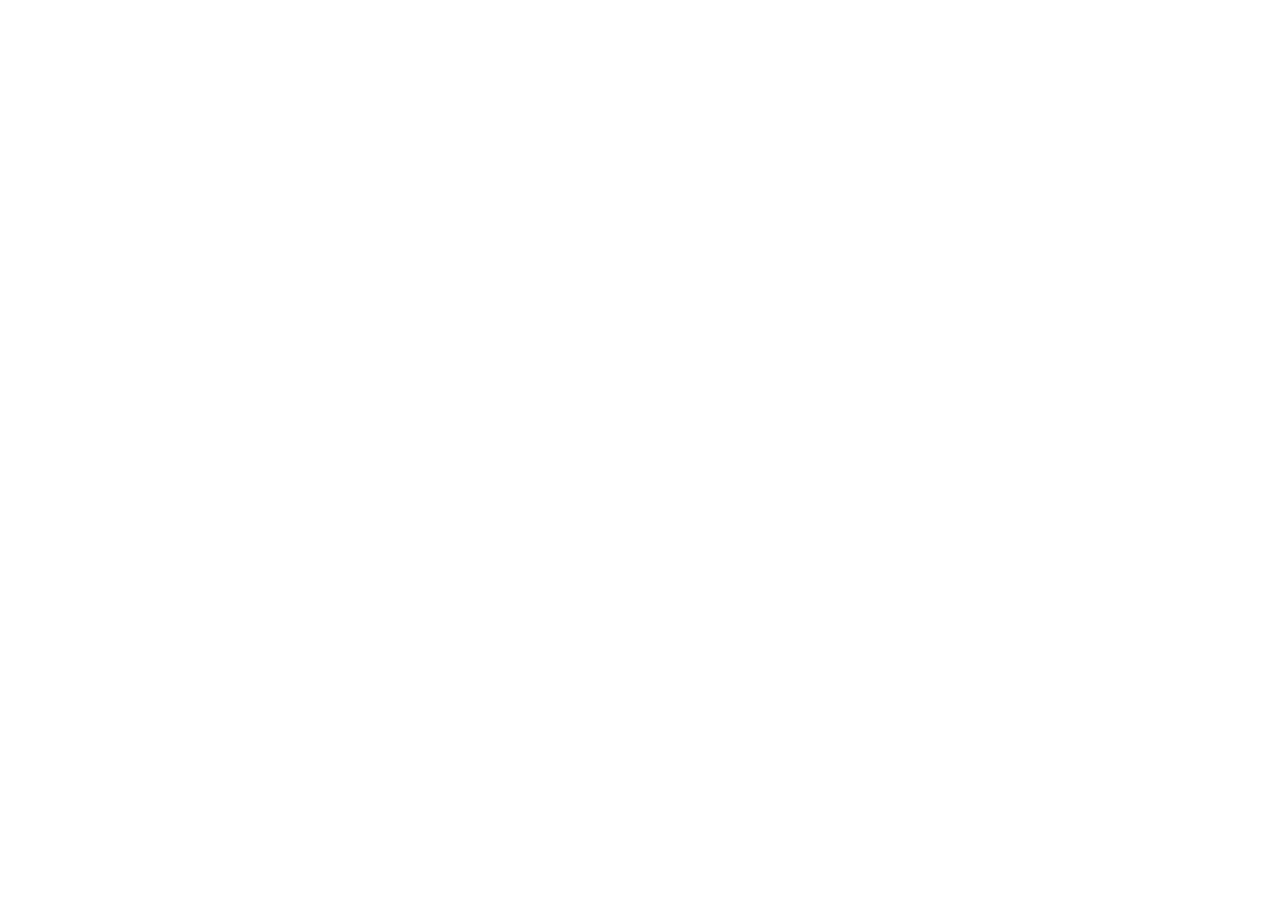
==== index.html @ 1a172b5d "Add complete project files and configuration" ====
<!doctype html>
<html lang="en">
  <head>
    <meta charset="UTF-8" />
    <meta name="viewport" content="width=device-width, initial-scale=1.0" />
    <title>Tsehaye Unique Pharmacy | Boutique Clinical Healthcare</title>
    <meta name="description" content="Experience boutique healthcare where clinical precision meets bespoke wellness. Curated pharmaceutical solutions tailored to your unique biological signature." />
    <meta property="og:title" content="Tsehaye Unique Pharmacy | Boutique Clinical Healthcare" />
    <meta property="og:description" content="Experience boutique healthcare where clinical precision meets bespoke wellness. Curated pharmaceutical solutions tailored to your unique biological signature." />
    <meta property="og:type" content="website" />
    <meta name="twitter:card" content="summary_large_image" />
    <link rel="preconnect" href="https://fonts.googleapis.com" />
    <link rel="preconnect" href="https://fonts.gstatic.com" crossorigin />
    <link href="https://fonts.googleapis.com/css2?family=Fraunces:ital,opsz,wght@0,9..144,400;0,9..144,500;0,9..144,600;0,9..144,700;1,9..144,500&family=IBM+Plex+Sans:wght@400;500;600;700&family=Outfit:wght@300;400;500;600;700;800&family=Playfair+Display:ital,wght@0,600;0,700;0,800;1,600&family=Plus+Jakarta+Sans:wght@400;500;600;700;800&family=JetBrains+Mono:wght@400;500;600&display=swap" rel="stylesheet" />
  </head>
  <body class="bg-slate-50 text-slate-900 antialiased selection:bg-sky-600 selection:text-white">
    <div id="root"></div>
    <script type="module" src="/src/main.tsx"></script>
  </body>
</html>
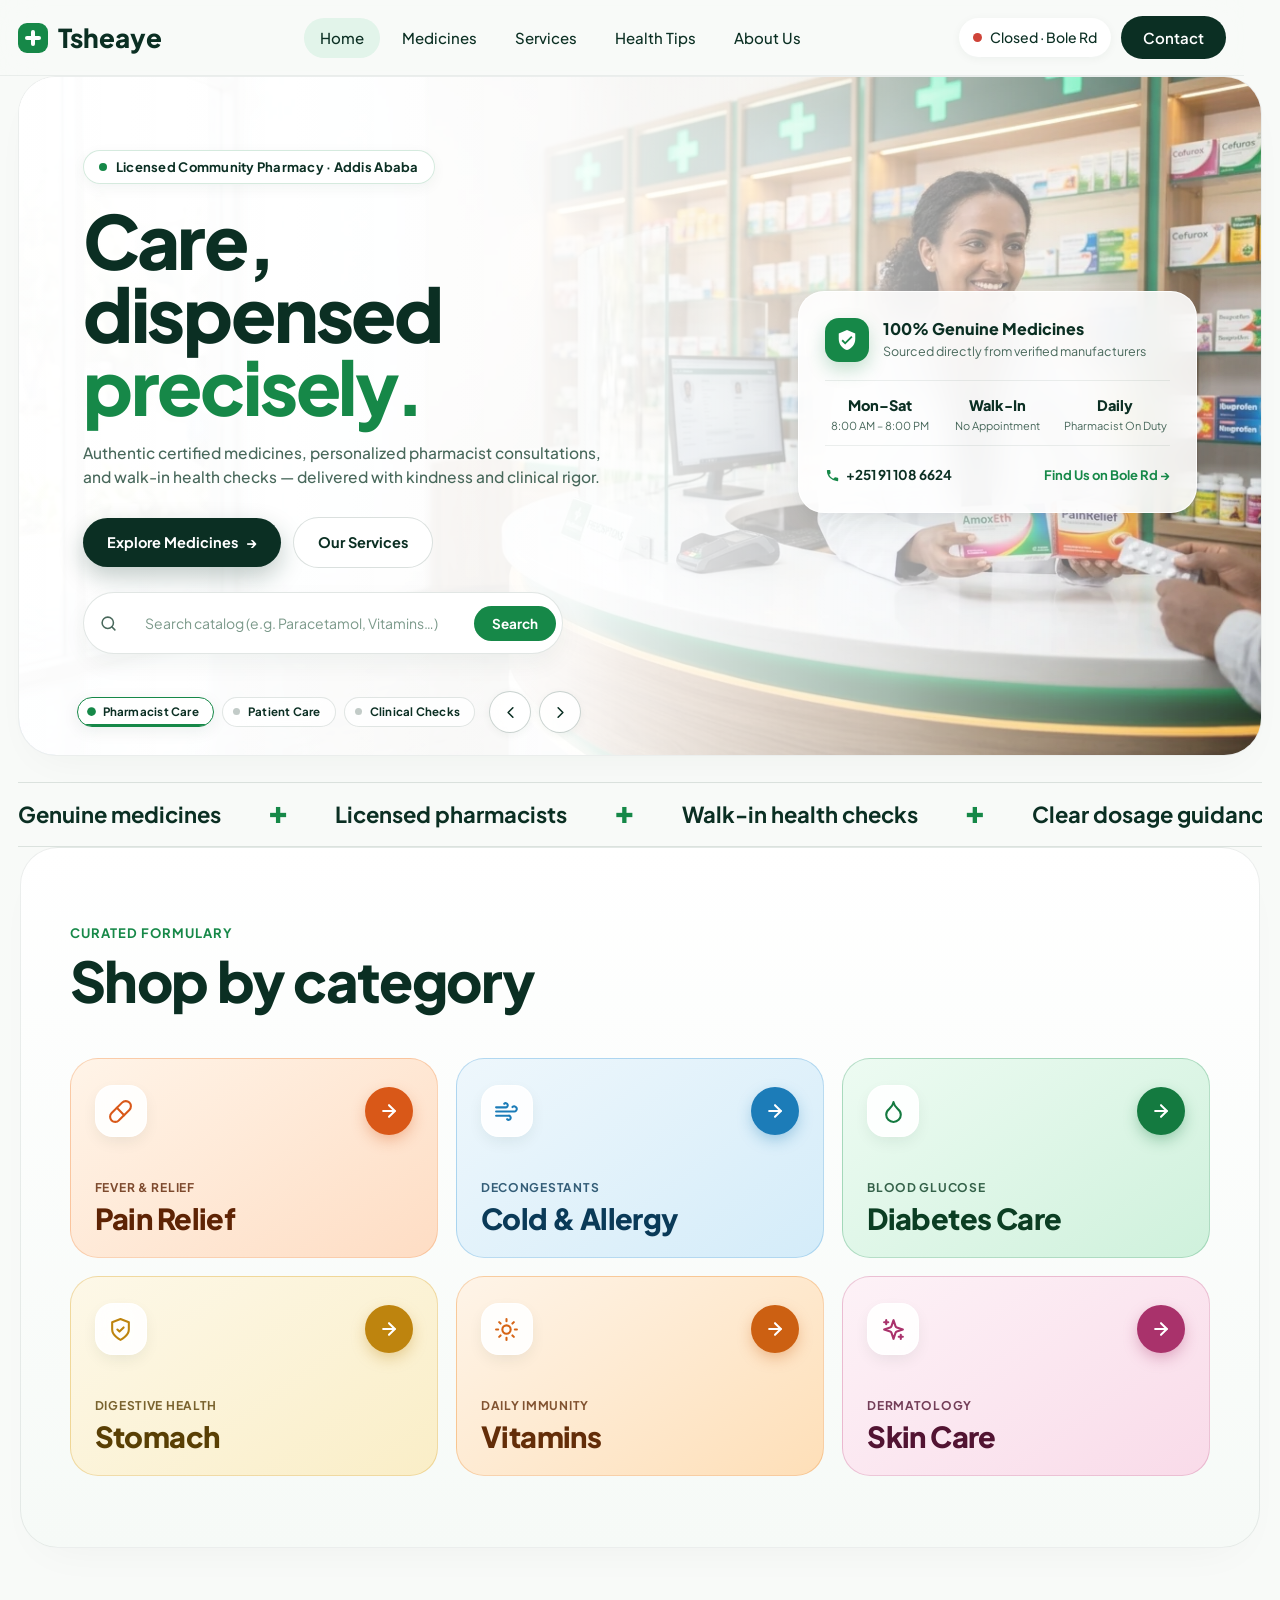
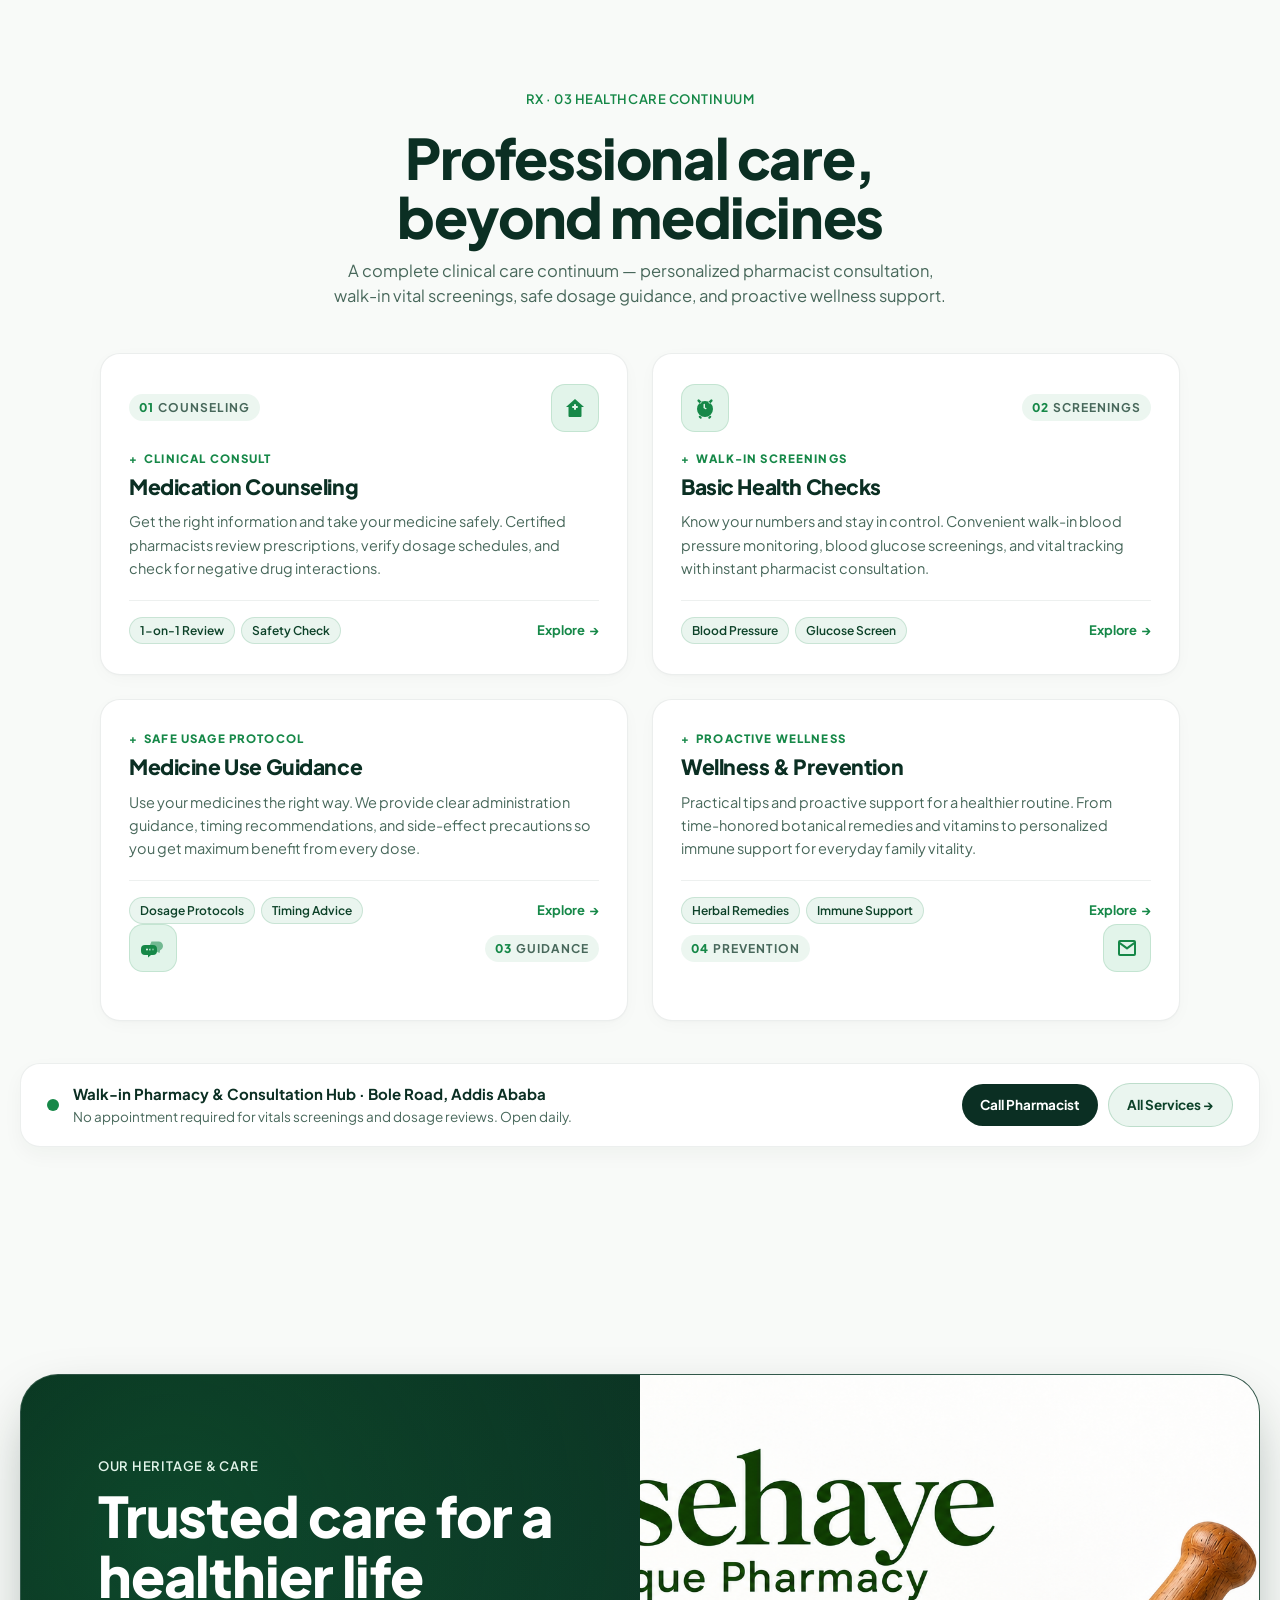
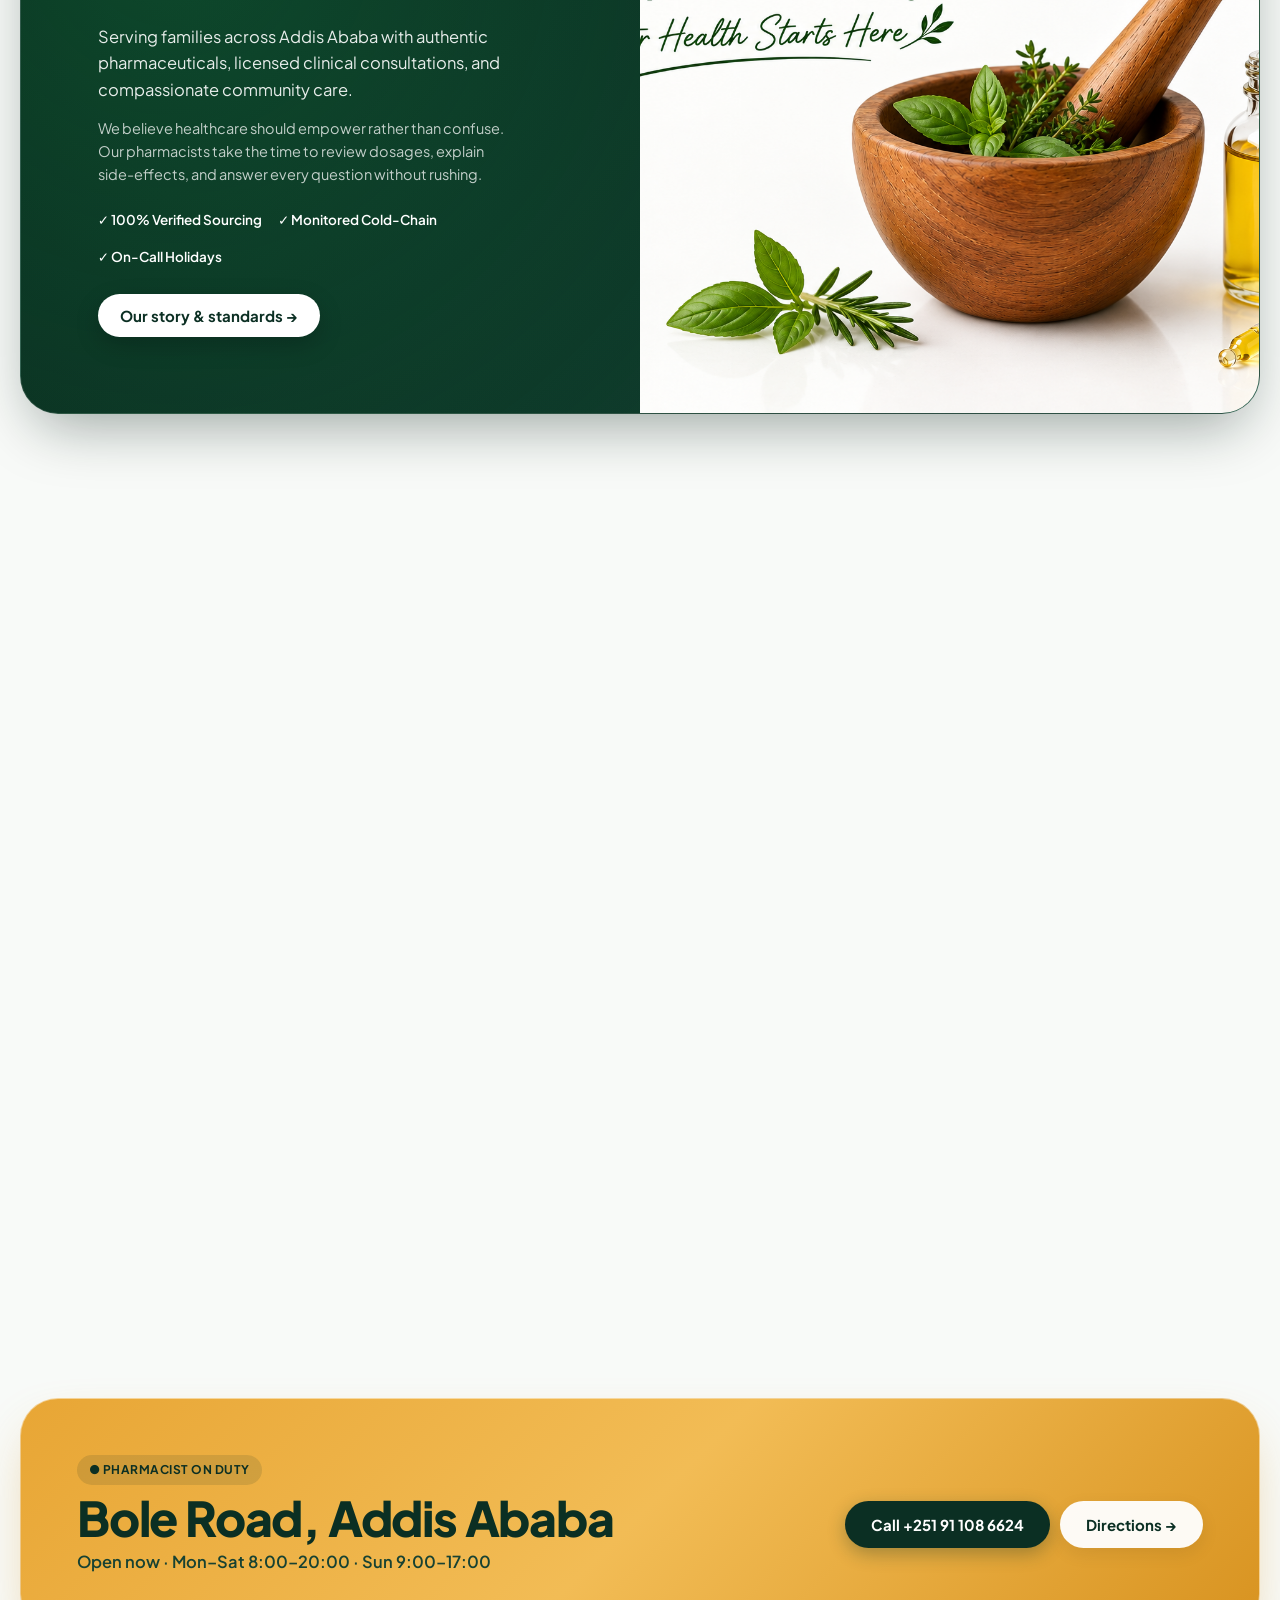
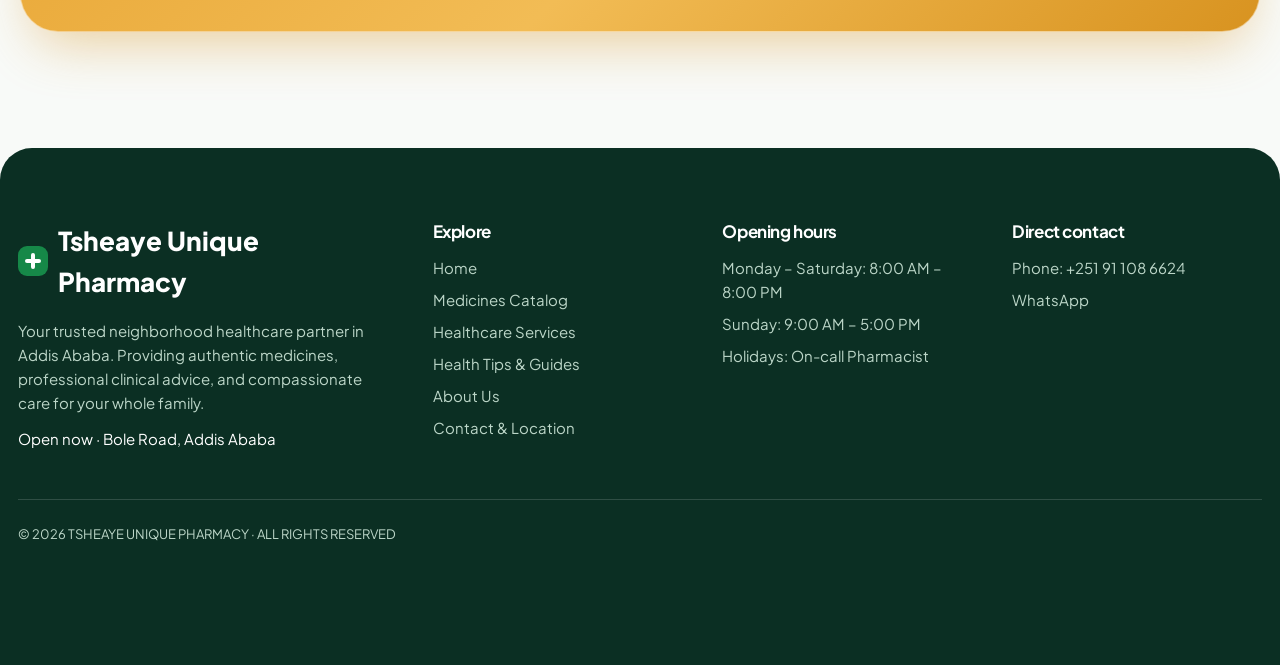
==== commit 63c53670: "Replace project with Tsehay Unique Pharmacy website" ====
--- a/index.html
+++ b/index.html
@@ -1,21 +1,849 @@
 <!doctype html>
 <html lang="en">
   <head>
-    <meta charset="UTF-8" />
-    <meta name="viewport" content="width=device-width, initial-scale=1.0" />
-    <title>Tsehaye Unique Pharmacy | Boutique Clinical Healthcare</title>
-    <meta name="description" content="Experience boutique healthcare where clinical precision meets bespoke wellness. Curated pharmaceutical solutions tailored to your unique biological signature." />
-    <meta property="og:title" content="Tsehaye Unique Pharmacy | Boutique Clinical Healthcare" />
-    <meta property="og:description" content="Experience boutique healthcare where clinical precision meets bespoke wellness. Curated pharmaceutical solutions tailored to your unique biological signature." />
-    <meta property="og:type" content="website" />
-    <meta name="twitter:card" content="summary_large_image" />
+    <meta charset="utf-8" />
+    <meta name="viewport" content="width=device-width, initial-scale=1" />
+    <title>Tsheaye Unique Pharmacy | Home</title>
+    <meta
+      name="description"
+      content="Tsheaye Unique Pharmacy - Quality medicines, trusted healthcare advice, and community wellness services in Addis Ababa, Ethiopia."
+    />
     <link rel="preconnect" href="https://fonts.googleapis.com" />
     <link rel="preconnect" href="https://fonts.gstatic.com" crossorigin />
-    <link href="https://fonts.googleapis.com/css2?family=Fraunces:ital,opsz,wght@0,9..144,400;0,9..144,500;0,9..144,600;0,9..144,700;1,9..144,500&family=IBM+Plex+Sans:wght@400;500;600;700&family=Outfit:wght@300;400;500;600;700;800&family=Playfair+Display:ital,wght@0,600;0,700;0,800;1,600&family=Plus+Jakarta+Sans:wght@400;500;600;700;800&family=JetBrains+Mono:wght@400;500;600&display=swap" rel="stylesheet" />
+    <link
+      href="https://fonts.googleapis.com/css2?family=Plus+Jakarta+Sans:wght@400;500;600;700;800&display=swap"
+      rel="stylesheet"
+    />
+    <link rel="stylesheet" href="style.css" />
   </head>
-  <body class="bg-slate-50 text-slate-900 antialiased selection:bg-sky-600 selection:text-white">
-    <div id="root"></div>
-    <script type="module" src="/src/main.tsx"></script>
+  <body data-page="index.html">
+    <div class="wrap wrap-wide">
+      <div id="hdr" data-include="header.html"></div>
+
+      <main>
+        <div class="frame" id="home">
+          <!-- Hero Background Slideshow Engine (Curated Clinical Visuals) -->
+          <div class="hero-slideshow" aria-hidden="true">
+            <div class="hero-slide active">
+              <picture>
+                <source
+                  srcset="images/hero-pharmacist.webp"
+                  type="image/webp"
+                />
+                <img
+                  src="images/hero-pharmacist.jpg"
+                  alt="Licensed Ethiopian pharmacist at Tsehay Unique Pharmacy providing personalized medication advice and genuine healthcare products"
+                  width="1376"
+                  height="768"
+                  fetchpriority="high"
+                />
+              </picture>
+            </div>
+            <div class="hero-slide">
+              <img
+                src="images/pharmacist-consultation.jpg"
+                alt="Pharmacist explaining prescription dosage and safety to patient over the counter"
+                width="1280"
+                height="853"
+                loading="lazy"
+                fetchpriority="low"
+              />
+            </div>
+            <div class="hero-slide">
+              <img
+                src="images/clinic-desk.jpg"
+                alt="Healthcare consultation desk with stethoscope, clipboard and clinical notes"
+                width="1152"
+                height="896"
+                loading="lazy"
+                fetchpriority="low"
+              />
+            </div>
+          </div>
+
+          <!-- Strategic Multi-Stop Contrast Overlay (Pristine Luminous Aesthetic) -->
+          <div class="hero-overlay" aria-hidden="true"></div>
+
+          <!-- Master Content Grid -->
+          <div class="hero-container">
+            <!-- Left: Value Proposition, CTAs & Quick Search -->
+            <div class="hero-content">
+              <div class="hero-kicker-badge">
+                <span class="live-dot" aria-hidden="true"></span>
+                <span>Licensed Community Pharmacy · Addis Ababa</span>
+              </div>
+
+              <h1 class="hero-title">
+                Care, <br />dispensed <span class="highlight">precisely.</span>
+              </h1>
+
+              <p class="hero-lead">
+                Authentic certified medicines, personalized pharmacist
+                consultations, and walk-in health checks — delivered with
+                kindness and clinical rigor.
+              </p>
+
+              <div class="hero-actions">
+                <a href="medicines.html" class="hero-btn primary">
+                  Explore Medicines <span>→</span>
+                </a>
+                <a href="services.html" class="hero-btn secondary">
+                  Our Services
+                </a>
+              </div>
+
+              <form
+                class="hero-search-hub"
+                action="medicines.html"
+                role="search"
+              >
+                <div class="search-input-wrap">
+                  <svg
+                    class="search-ico"
+                    viewBox="0 0 24 24"
+                    aria-hidden="true"
+                  >
+                    <circle cx="11" cy="11" r="8"></circle>
+                    <path d="M21 21l-4.35-4.35"></path>
+                  </svg>
+                  <input
+                    type="search"
+                    name="q"
+                    placeholder="Search catalog (e.g. Paracetamol, Vitamins…)"
+                    aria-label="Search catalog"
+                  />
+                </div>
+                <button type="submit" class="search-btn">Search</button>
+              </form>
+            </div>
+
+            <!-- Right: Executive Healthcare Assurance Card -->
+            <aside class="hero-trust-card glass">
+              <div class="trust-card-header">
+                <div class="trust-badge-icon" aria-hidden="true">
+                  <svg viewBox="0 0 24 24">
+                    <path
+                      d="M12 1L3 5v6c0 5.55 3.84 10.74 9 12 5.16-1.26 9-6.45 9-12V5l-9-4zm-2 16l-4-4 1.41-1.41L10 14.17l6.59-6.59L18 9l-8 8z"
+                    />
+                  </svg>
+                </div>
+                <div>
+                  <strong>100% Genuine Medicines</strong>
+                  <small>Sourced directly from verified manufacturers</small>
+                </div>
+              </div>
+
+              <div class="trust-metrics-grid">
+                <div class="metric-item">
+                  <span class="metric-num">Mon–Sat</span>
+                  <span class="metric-label">8:00 AM – 8:00 PM</span>
+                </div>
+                <div class="metric-item">
+                  <span class="metric-num">Walk-In</span>
+                  <span class="metric-label">No Appointment</span>
+                </div>
+                <div class="metric-item">
+                  <span class="metric-num">Daily</span>
+                  <span class="metric-label">Pharmacist On Duty</span>
+                </div>
+              </div>
+
+              <div class="trust-card-footer">
+                <a href="tel:+251911086624" class="stat-call-btn">
+                  <svg viewBox="0 0 24 24" aria-hidden="true">
+                    <path
+                      d="M6.62 10.79a15.05 15.05 0 006.59 6.59l2.2-2.2a1 1 0 011.02-.24 11.72 11.72 0 003.68.59 1 1 0 011 1V20a1 1 0 01-1 1A17 17 0 013 4a1 1 0 011-1h3.5a1 1 0 011 1c0 1.25.2 2.45.59 3.68a1 1 0 01-.24 1.02l-2.23 2.09z"
+                    />
+                  </svg>
+                  <span>+251 91 108 6624</span>
+                </a>
+                <a href="contact.html" class="stat-visit-link"
+                  >Find Us on Bole Rd →</a
+                >
+              </div>
+            </aside>
+          </div>
+
+          <!-- Slideshow Navigation Controller & Arrows (Senior UX Controls) -->
+          <div
+            class="hero-slideshow-nav"
+            role="tablist"
+            aria-label="Hero Slideshow Controls"
+          >
+            <div class="hero-slide-tabs">
+              <button
+                type="button"
+                class="slide-dot active"
+                role="tab"
+                aria-selected="true"
+                aria-label="Slide 1: Licensed Pharmacist"
+                data-slide="0"
+              >
+                <span class="dot-indicator" aria-hidden="true"></span>
+                <span class="dot-label">Pharmacist Care</span>
+                <span class="dot-timer-bar" aria-hidden="true"
+                  ><span class="dot-timer-fill"></span
+                ></span>
+              </button>
+              <button
+                type="button"
+                class="slide-dot"
+                role="tab"
+                aria-selected="false"
+                aria-label="Slide 2: Patient Consultation"
+                data-slide="1"
+              >
+                <span class="dot-indicator" aria-hidden="true"></span>
+                <span class="dot-label">Patient Care</span>
+                <span class="dot-timer-bar" aria-hidden="true"
+                  ><span class="dot-timer-fill"></span
+                ></span>
+              </button>
+              <button
+                type="button"
+                class="slide-dot"
+                role="tab"
+                aria-selected="false"
+                aria-label="Slide 3: Clinical Diagnostics"
+                data-slide="2"
+              >
+                <span class="dot-indicator" aria-hidden="true"></span>
+                <span class="dot-label">Clinical Checks</span>
+                <span class="dot-timer-bar" aria-hidden="true"
+                  ><span class="dot-timer-fill"></span
+                ></span>
+              </button>
+            </div>
+
+            <div class="hero-arrows">
+              <button
+                type="button"
+                class="hero-arrow-btn prev"
+                id="heroPrevBtn"
+                aria-label="Previous slide"
+              >
+                <svg viewBox="0 0 24 24" aria-hidden="true">
+                  <polyline points="15 18 9 12 15 6"></polyline>
+                </svg>
+              </button>
+              <button
+                type="button"
+                class="hero-arrow-btn next"
+                id="heroNextBtn"
+                aria-label="Next slide"
+              >
+                <svg viewBox="0 0 24 24" aria-hidden="true">
+                  <polyline points="9 18 15 12 9 6"></polyline>
+                </svg>
+              </button>
+            </div>
+          </div>
+        </div>
+
+        <div class="mq" aria-hidden="true">
+          <div>
+            <span>Genuine medicines</span><i>✚</i
+            ><span>Licensed pharmacists</span><i>✚</i
+            ><span>Walk-in health checks</span><i>✚</i
+            ><span>Clear dosage guidance</span><i>✚</i>
+            <span>Genuine medicines</span><i>✚</i
+            ><span>Licensed pharmacists</span><i>✚</i
+            ><span>Walk-in health checks</span><i>✚</i
+            ><span>Clear dosage guidance</span><i>✚</i>
+          </div>
+        </div>
+
+        <section class="rv" id="medicines">
+          <div class="sec-head">
+            <span class="tag">Curated Formulary</span>
+            <h2 class="sh">Shop by category</h2>
+          </div>
+          <div class="cats">
+            <!-- 1. Pain Relief: Lucide Pill Icon -->
+            <a class="cat cat-pain" href="medicines.html#pain">
+              <div class="cat-top">
+                <div class="cat-icon-badge" aria-hidden="true">
+                  <svg
+                    viewBox="0 0 24 24"
+                    fill="none"
+                    stroke="currentColor"
+                    stroke-width="2"
+                    stroke-linecap="round"
+                    stroke-linejoin="round"
+                  >
+                    <path
+                      d="m10.5 20.5 10-10a4.95 4.95 0 1 0-7-7l-10 10a4.95 4.95 0 1 0 7 7Z"
+                    ></path>
+                    <path d="m8.5 8.5 7 7"></path>
+                  </svg>
+                </div>
+                <span class="cat-arrow" aria-hidden="true">
+                  <svg
+                    viewBox="0 0 24 24"
+                    fill="none"
+                    stroke="currentColor"
+                    stroke-width="2.5"
+                    stroke-linecap="round"
+                    stroke-linejoin="round"
+                  >
+                    <line x1="5" y1="12" x2="19" y2="12"></line>
+                    <polyline points="12 5 19 12 12 19"></polyline>
+                  </svg>
+                </span>
+              </div>
+              <div class="cat-content">
+                <span class="cat-meta">Fever &amp; Relief</span>
+                <strong class="cat-title">Pain Relief</strong>
+              </div>
+            </a>
+
+            <!-- 2. Cold & Allergy: Feather/Lucide Wind Airways Icon -->
+            <a class="cat cat-cold" href="medicines.html#cold">
+              <div class="cat-top">
+                <div class="cat-icon-badge" aria-hidden="true">
+                  <svg
+                    viewBox="0 0 24 24"
+                    fill="none"
+                    stroke="currentColor"
+                    stroke-width="2"
+                    stroke-linecap="round"
+                    stroke-linejoin="round"
+                  >
+                    <path d="M17.7 7.7A2.5 2.5 0 1 1 19 12H2"></path>
+                    <path d="M12.6 19.4A2 2 0 1 0 14 16H2"></path>
+                    <path d="M9.8 4.6A2 2 0 1 1 11 8H2"></path>
+                  </svg>
+                </div>
+                <span class="cat-arrow" aria-hidden="true">
+                  <svg
+                    viewBox="0 0 24 24"
+                    fill="none"
+                    stroke="currentColor"
+                    stroke-width="2.5"
+                    stroke-linecap="round"
+                    stroke-linejoin="round"
+                  >
+                    <line x1="5" y1="12" x2="19" y2="12"></line>
+                    <polyline points="12 5 19 12 12 19"></polyline>
+                  </svg>
+                </span>
+              </div>
+              <div class="cat-content">
+                <span class="cat-meta">Decongestants</span>
+                <strong class="cat-title">Cold &amp; Allergy</strong>
+              </div>
+            </a>
+
+            <!-- 3. Diabetes Care: Feather/Lucide Droplet Glucose Icon -->
+            <a class="cat cat-diabetes" href="medicines.html#diabetes">
+              <div class="cat-top">
+                <div class="cat-icon-badge" aria-hidden="true">
+                  <svg
+                    viewBox="0 0 24 24"
+                    fill="none"
+                    stroke="currentColor"
+                    stroke-width="2"
+                    stroke-linecap="round"
+                    stroke-linejoin="round"
+                  >
+                    <path
+                      d="M12 22a7 7 0 0 0 7-7c0-2-1-3.9-3-5.5s-3.5-4-4-6.5c-.5 2.5-2 4.9-4 6.5C6 11.1 5 13 5 15a7 7 0 0 0 7 7z"
+                    ></path>
+                  </svg>
+                </div>
+                <span class="cat-arrow" aria-hidden="true">
+                  <svg
+                    viewBox="0 0 24 24"
+                    fill="none"
+                    stroke="currentColor"
+                    stroke-width="2.5"
+                    stroke-linecap="round"
+                    stroke-linejoin="round"
+                  >
+                    <line x1="5" y1="12" x2="19" y2="12"></line>
+                    <polyline points="12 5 19 12 12 19"></polyline>
+                  </svg>
+                </span>
+              </div>
+              <div class="cat-content">
+                <span class="cat-meta">Blood Glucose</span>
+                <strong class="cat-title">Diabetes Care</strong>
+              </div>
+            </a>
+
+            <!-- 4. Stomach: Feather/Lucide Shield-Check Digestive Defense Icon -->
+            <a class="cat cat-stomach" href="medicines.html#stomach">
+              <div class="cat-top">
+                <div class="cat-icon-badge" aria-hidden="true">
+                  <svg
+                    viewBox="0 0 24 24"
+                    fill="none"
+                    stroke="currentColor"
+                    stroke-width="2"
+                    stroke-linecap="round"
+                    stroke-linejoin="round"
+                  >
+                    <path
+                      d="M12 22s8-4 8-10V5l-8-3-8 3v7c0 6 8 10 8 10z"
+                    ></path>
+                    <path d="m9 12 2 2 4-4"></path>
+                  </svg>
+                </div>
+                <span class="cat-arrow" aria-hidden="true">
+                  <svg
+                    viewBox="0 0 24 24"
+                    fill="none"
+                    stroke="currentColor"
+                    stroke-width="2.5"
+                    stroke-linecap="round"
+                    stroke-linejoin="round"
+                  >
+                    <line x1="5" y1="12" x2="19" y2="12"></line>
+                    <polyline points="12 5 19 12 12 19"></polyline>
+                  </svg>
+                </span>
+              </div>
+              <div class="cat-content">
+                <span class="cat-meta">Digestive Health</span>
+                <strong class="cat-title">Stomach</strong>
+              </div>
+            </a>
+
+            <!-- 5. Vitamins: Feather/Lucide Sun Immunity Vitality Icon -->
+            <a class="cat cat-vitamins" href="medicines.html#vitamins">
+              <div class="cat-top">
+                <div class="cat-icon-badge" aria-hidden="true">
+                  <svg
+                    viewBox="0 0 24 24"
+                    fill="none"
+                    stroke="currentColor"
+                    stroke-width="2"
+                    stroke-linecap="round"
+                    stroke-linejoin="round"
+                  >
+                    <circle cx="12" cy="12" r="4"></circle>
+                    <path d="M12 2v2"></path>
+                    <path d="M12 20v2"></path>
+                    <path d="m4.93 4.93 1.41 1.41"></path>
+                    <path d="m17.66 17.66 1.41 1.41"></path>
+                    <path d="M2 12h2"></path>
+                    <path d="M20 12h2"></path>
+                    <path d="m6.34 17.66-1.41 1.41"></path>
+                    <path d="m19.07 4.93-1.41 1.41"></path>
+                  </svg>
+                </div>
+                <span class="cat-arrow" aria-hidden="true">
+                  <svg
+                    viewBox="0 0 24 24"
+                    fill="none"
+                    stroke="currentColor"
+                    stroke-width="2.5"
+                    stroke-linecap="round"
+                    stroke-linejoin="round"
+                  >
+                    <line x1="5" y1="12" x2="19" y2="12"></line>
+                    <polyline points="12 5 19 12 12 19"></polyline>
+                  </svg>
+                </span>
+              </div>
+              <div class="cat-content">
+                <span class="cat-meta">Daily Immunity</span>
+                <strong class="cat-title">Vitamins</strong>
+              </div>
+            </a>
+
+            <!-- 6. Skin Care: Feather/Lucide Sparkles Radiant Care Icon -->
+            <a class="cat cat-skin" href="medicines.html#skin">
+              <div class="cat-top">
+                <div class="cat-icon-badge" aria-hidden="true">
+                  <svg
+                    viewBox="0 0 24 24"
+                    fill="none"
+                    stroke="currentColor"
+                    stroke-width="2"
+                    stroke-linecap="round"
+                    stroke-linejoin="round"
+                  >
+                    <path
+                      d="m12 3-1.912 5.813a2 2 0 0 1-1.275 1.275L3 12l5.813 1.912a2 2 0 0 1 1.275 1.275L12 21l1.912-5.813a2 2 0 0 1 1.275-1.275L21 12l-5.813-1.912a2 2 0 0 1-1.275-1.275L12 3Z"
+                    ></path>
+                    <path d="M5 3v4"></path>
+                    <path d="M19 17v4"></path>
+                    <path d="M3 5h4"></path>
+                    <path d="M17 19h4"></path>
+                  </svg>
+                </div>
+                <span class="cat-arrow" aria-hidden="true">
+                  <svg
+                    viewBox="0 0 24 24"
+                    fill="none"
+                    stroke="currentColor"
+                    stroke-width="2.5"
+                    stroke-linecap="round"
+                    stroke-linejoin="round"
+                  >
+                    <line x1="5" y1="12" x2="19" y2="12"></line>
+                    <polyline points="12 5 19 12 12 19"></polyline>
+                  </svg>
+                </span>
+              </div>
+              <div class="cat-content">
+                <span class="cat-meta">Dermatology</span>
+                <strong class="cat-title">Skin Care</strong>
+              </div>
+            </a>
+          </div>
+        </section>
+
+        <section class="rv svc-flow-section" id="services">
+          <div class="svc-flow-head">
+            <span class="tag">Rx · 03 Healthcare Continuum</span>
+            <h2 class="sh" style="margin: 10px auto 12px">
+              Professional care, beyond medicines
+            </h2>
+            <p class="lead">
+              A complete clinical care continuum — personalized pharmacist
+              consultation, walk-in vital screenings, safe dosage guidance, and
+              proactive wellness support.
+            </p>
+          </div>
+
+          <div class="flow-grid">
+            <!-- Pillar 1: Medication Counseling -->
+            <a
+              href="services.html"
+              class="flow-card flow-card-1"
+              aria-label="Medication Counseling · Clinical Consultation"
+            >
+              <div class="flow-white-shell">
+                <div class="flow-shelf-row">
+                  <div class="flow-badge tail-down">
+                    <span class="num">01</span>
+                    <span class="sub">Counseling</span>
+                  </div>
+                  <div class="flow-icon-tab">
+                    <svg viewBox="0 0 48 48" aria-hidden="true">
+                      <path
+                        d="M24 6L6 22h5v18a2 2 0 002 2h22a2 2 0 002-2V22h5L24 6zm0 10a2 2 0 012 2v2h2a2 2 0 110 4h-2v2a2 2 0 11-4 0v-2h-2a2 2 0 110-4h2v-2a2 2 0 012-2z"
+                      />
+                    </svg>
+                  </div>
+                </div>
+                <div class="flow-body">
+                  <div class="flow-kicker">
+                    <span class="plus-badge">+</span
+                    ><span>CLINICAL CONSULT</span>
+                  </div>
+                  <h3>Medication Counseling</h3>
+                  <p>
+                    Get the right information and take your medicine safely.
+                    Certified pharmacists review prescriptions, verify dosage
+                    schedules, and check for negative drug interactions.
+                  </p>
+                  <div class="flow-meta">
+                    <div class="flow-pills">
+                      <span class="flow-pill">1-on-1 Review</span>
+                      <span class="flow-pill">Safety Check</span>
+                    </div>
+                    <span class="flow-action">Explore <i>→</i></span>
+                  </div>
+                </div>
+              </div>
+            </a>
+
+            <!-- Pillar 2: Basic Health Checks -->
+            <a
+              href="services.html"
+              class="flow-card flow-card-2"
+              aria-label="Basic Health Checks · Vital Screenings"
+            >
+              <div class="flow-white-shell">
+                <div class="flow-shelf-row">
+                  <div class="flow-icon-tab">
+                    <svg viewBox="0 0 48 48" aria-hidden="true">
+                      <path
+                        d="M24 10a16 16 0 1016 16A16 16 0 0024 10zm1 16.5l-4-2.5V17a1.5 1.5 0 013 0v5.8l3 1.9a1.5 1.5 0 01-2 1.8zM9.5 7.5a2.5 2.5 0 013.5 0l3 3a2.5 2.5 0 11-3.5 3.5l-3-3a2.5 2.5 0 010-3.5zm29 0a2.5 2.5 0 010 3.5l-3 3a2.5 2.5 0 11-3.5-3.5l3-3a2.5 2.5 0 013.5 0zM12 40a2 2 0 012.8 0L17 42.2a2 2 0 01-2.8 2.8L12 42.8A2 2 0 0112 40zm24 0a2 2 0 010 2.8l-2.2 2.2a2 2 0 01-2.8-2.8l2.2-2.2a2 2 0 012.8 0z"
+                      />
+                    </svg>
+                  </div>
+                  <div class="flow-badge tail-down">
+                    <span class="num">02</span>
+                    <span class="sub">Screenings</span>
+                  </div>
+                </div>
+                <div class="flow-body">
+                  <div class="flow-kicker">
+                    <span class="plus-badge">+</span
+                    ><span>WALK-IN SCREENINGS</span>
+                  </div>
+                  <h3>Basic Health Checks</h3>
+                  <p>
+                    Know your numbers and stay in control. Convenient walk-in
+                    blood pressure monitoring, blood glucose screenings, and
+                    vital tracking with instant pharmacist consultation.
+                  </p>
+                  <div class="flow-meta">
+                    <div class="flow-pills">
+                      <span class="flow-pill">Blood Pressure</span>
+                      <span class="flow-pill">Glucose Screen</span>
+                    </div>
+                    <span class="flow-action">Explore <i>→</i></span>
+                  </div>
+                </div>
+              </div>
+            </a>
+
+            <!-- Pillar 3: Medicine Use Guidance -->
+            <a
+              href="services.html"
+              class="flow-card flow-card-3"
+              aria-label="Medicine Use Guidance · Safe Usage Protocols"
+            >
+              <div class="flow-white-shell">
+                <div class="flow-body">
+                  <div class="flow-kicker">
+                    <span class="plus-badge">+</span
+                    ><span>SAFE USAGE PROTOCOL</span>
+                  </div>
+                  <h3>Medicine Use Guidance</h3>
+                  <p>
+                    Use your medicines the right way. We provide clear
+                    administration guidance, timing recommendations, and
+                    side-effect precautions so you get maximum benefit from
+                    every dose.
+                  </p>
+                  <div class="flow-meta">
+                    <div class="flow-pills">
+                      <span class="flow-pill">Dosage Protocols</span>
+                      <span class="flow-pill">Timing Advice</span>
+                    </div>
+                    <span class="flow-action">Explore <i>→</i></span>
+                  </div>
+                </div>
+                <div class="flow-shelf-row">
+                  <div class="flow-icon-tab">
+                    <svg viewBox="0 0 48 48" aria-hidden="true">
+                      <path
+                        d="M21 11h14a9 9 0 019 9c0 3.8-2.3 7-5.8 8.4L37 34l-5-2.5H25a9 9 0 01-9-9 9 9 0 010-.2z"
+                        opacity="0.55"
+                      />
+                      <path
+                        d="M8 18h16a8 8 0 018 8v4a8 8 0 01-8 8h-4l-6 5v-5H8a8 8 0 01-8-8v-4a8 8 0 018-8zm4 7a2 2 0 100 4 2 2 0 000-4zm6 0a2 2 0 100 4 2 2 0 000-4zm6 0a2 2 0 100 4 2 2 0 000-4z"
+                      />
+                    </svg>
+                  </div>
+                  <div class="flow-badge tail-up">
+                    <span class="num">03</span>
+                    <span class="sub">Guidance</span>
+                  </div>
+                </div>
+              </div>
+            </a>
+
+            <!-- Pillar 4: Wellness & Prevention -->
+            <a
+              href="services.html"
+              class="flow-card flow-card-4"
+              aria-label="Wellness &amp; Prevention · Proactive Health"
+            >
+              <div class="flow-white-shell">
+                <div class="flow-body">
+                  <div class="flow-kicker">
+                    <span class="plus-badge">+</span
+                    ><span>PROACTIVE WELLNESS</span>
+                  </div>
+                  <h3>Wellness &amp; Prevention</h3>
+                  <p>
+                    Practical tips and proactive support for a healthier
+                    routine. From time-honored botanical remedies and vitamins
+                    to personalized immune support for everyday family vitality.
+                  </p>
+                  <div class="flow-meta">
+                    <div class="flow-pills">
+                      <span class="flow-pill">Herbal Remedies</span>
+                      <span class="flow-pill">Immune Support</span>
+                    </div>
+                    <span class="flow-action">Explore <i>→</i></span>
+                  </div>
+                </div>
+                <div class="flow-shelf-row">
+                  <div class="flow-badge tail-up">
+                    <span class="num">04</span>
+                    <span class="sub">Prevention</span>
+                  </div>
+                  <div class="flow-icon-tab">
+                    <svg viewBox="0 0 48 48" aria-hidden="true">
+                      <path
+                        d="M6 12a4 4 0 014-4h28a4 4 0 014 4v24a4 4 0 01-4 4H10a4 4 0 01-4-4V12zm4 0l14 10 14-10H10zm28 24V16.8L25.2 26.6a2 2 0 01-2.4 0L10 16.8V36h28z"
+                      />
+                    </svg>
+                  </div>
+                </div>
+              </div>
+            </a>
+          </div>
+
+          <!-- Service Assurance Bar -->
+          <div class="svc-assurance-bar">
+            <div class="svc-assurance-info">
+              <span class="pulse-dot" aria-hidden="true"></span>
+              <div>
+                <strong
+                  >Walk-in Pharmacy &amp; Consultation Hub · Bole Road, Addis
+                  Ababa</strong
+                >
+                <p>
+                  No appointment required for vitals screenings and dosage
+                  reviews. Open daily.
+                </p>
+              </div>
+            </div>
+            <div class="svc-assurance-actions">
+              <a href="tel:+251911086624" class="svc-action-btn primary"
+                >Call Pharmacist</a
+              >
+              <a href="services.html" class="svc-action-btn outline"
+                >All Services →</a
+              >
+            </div>
+          </div>
+        </section>
+
+        <section class="rv" id="about">
+          <div class="about">
+            <div>
+              <span
+                class="tag"
+                style="color: var(--mint); letter-spacing: 0.06em"
+                >Our Heritage &amp; Care</span
+              >
+              <h2>Trusted care for a healthier life</h2>
+              <p
+                style="
+                  font-size: 16.5px;
+                  line-height: 1.6;
+                  color: rgba(255, 255, 255, 0.9);
+                  margin-bottom: 14px;
+                "
+              >
+                Serving families across Addis Ababa with authentic
+                pharmaceuticals, licensed clinical consultations, and
+                compassionate community care.
+              </p>
+              <p
+                style="
+                  font-size: 14.5px;
+                  line-height: 1.6;
+                  color: rgba(255, 255, 255, 0.75);
+                  margin-bottom: 22px;
+                "
+              >
+                We believe healthcare should empower rather than confuse. Our
+                pharmacists take the time to review dosages, explain
+                side-effects, and answer every question without rushing.
+              </p>
+              <div
+                style="
+                  display: flex;
+                  gap: 16px;
+                  flex-wrap: wrap;
+                  margin-bottom: 26px;
+                  font-size: 13.5px;
+                  font-weight: 600;
+                  color: #ffffff;
+                "
+              >
+                <span>✓ 100% Verified Sourcing</span>
+                <span>✓ Monitored Cold-Chain</span>
+                <span>✓ On-Call Holidays</span>
+              </div>
+              <a class="btn light" href="about.html"
+                >Our story &amp; standards →</a
+              >
+            </div>
+            <img
+              src="images/brand-still.jpg"
+              alt="Tsehaye Unique Pharmacy — Better Health Starts Here"
+              loading="lazy"
+            />
+          </div>
+        </section>
+
+        <section class="rv" id="tips">
+          <div class="sec-head">
+            <span class="tag">Daily Health Guides</span>
+            <h2 class="sh">Small steps, big benefits</h2>
+            <p class="lead">
+              Practical, pharmacist-reviewed guidance to help your household
+              stay healthy every day.
+            </p>
+          </div>
+          <div class="guides">
+            <a class="g g-mint" href="health-tips.html">
+              <div class="g-head">
+                <span class="g-badge mint">Prescription Guidance</span>
+                <span class="g-icon" aria-hidden="true">💊</span>
+              </div>
+              <h3>Can I take antibiotics for a cold?</h3>
+              <p>
+                Colds are viral, which antibiotics cannot cure. Discover why
+                proper symptom relief is the safest approach and how completing
+                prescribed courses prevents dangerous resistance.
+              </p>
+              <span class="g-link">Read guide <i>→</i></span>
+            </a>
+            <a class="g g-sky" href="health-tips.html">
+              <div class="g-head">
+                <span class="g-badge sky">Hydration &amp; Vitals</span>
+                <span class="g-icon" aria-hidden="true">💧</span>
+              </div>
+              <h3>How much water should I drink?</h3>
+              <p>
+                Needs shift with climate and altitude in Addis Ababa. Learn
+                simple self-checks like urine color and why taking oral
+                medications with a full glass of water protects your stomach.
+              </p>
+              <span class="g-link">Read guide <i>→</i></span>
+            </a>
+            <a class="g g-amber" href="health-tips.html">
+              <div class="g-head">
+                <span class="g-badge amber">Dosage Protocol</span>
+                <span class="g-icon" aria-hidden="true">⏰</span>
+              </div>
+              <h3>I missed a dose. What now?</h3>
+              <p>
+                Never double up tablets. Understand the universal clinical rule
+                for missed doses, timing cutoffs for different drug classes, and
+                when to call our on-duty pharmacist.
+              </p>
+              <span class="g-link">Read guide <i>→</i></span>
+            </a>
+          </div>
+        </section>
+
+        <div class="loc rv" id="contact">
+          <div class="loc-content">
+            <span class="loc-pill">● Pharmacist On Duty</span>
+            <h2>Bole Road, Addis Ababa</h2>
+            <p>Open now · Mon–Sat 8:00–20:00 · Sun 9:00–17:00</p>
+          </div>
+          <div class="acts">
+            <a class="btn primary-dark" href="tel:+251911086624"
+              >Call +251 91 108 6624</a
+            >
+            <a
+              class="btn light"
+              href="https://maps.google.com/?q=Bole+Road+Addis+Ababa"
+              target="_blank"
+              rel="noopener"
+              >Directions →</a
+            >
+          </div>
+        </div>
+      </main>
+    </div>
+
+    <div id="ftr" data-include="footer.html"></div>
+    <script src="site.js"></script>
   </body>
 </html>
-
--- a/style.css
+++ b/style.css
@@ -0,0 +1,4128 @@
+/* ==========================================================================
+   TSHEAYE UNIQUE PHARMACY - MASTER STYLESHEET (style.css)
+   Consolidated stylesheet for all pages:
+   - index.html (Homepage)
+   - medicines.html (Catalog & Availability)
+   - services.html (Healthcare & Screenings)
+   - health-tips.html (FAQ & Guidance)
+   - about.html (Story & Mission)
+   - contact.html (Hours & Inquiries)
+   
+   Modular Source Architecture Available in: ./css/
+   ========================================================================== */
+
+/* ==========================================================================
+   1. DESIGN TOKENS & CSS VARIABLES
+   ========================================================================== */
+:root {
+  /* Brand Core Palette */
+  --ink: #0b2f23; /* Deep obsidian forest green for readable text & dark surfaces */
+  --ink-light: #164634;
+  --leaf: #168848; /* Primary emerald/leaf green for actions & highlights */
+  --leaf-rgb: 22, 136, 72;
+  --leaf-deep: #0f6334;
+
+  /* Luminous Backgrounds & Canvases */
+  --canvas: #f8faf8; /* Ultra-clean, luminous botanical porcelain page canvas */
+  --surface: #ffffff; /* Pure optical white for elevated floating cards */
+  --paper: #f8faf8; /* Backwards-compatible alias */
+
+  /* Curated Box Tonal Palettes */
+  --mint: #e2f4ea; /* Soft clinical mint tint */
+  --mint-border: #bce4cd;
+  --mint-text: #0d4a2b;
+
+  --amber: #f89d2d; /* Warm apothecary gold / honey amber */
+  --amber-tint: #fef5e7; /* Chamomile cream wash */
+  --amber-border: #fedcb2;
+  --amber-text: #8e5008;
+  --oil: #e6a53a; /* Preserved alias */
+
+  --sky: #258ec7; /* Diagnostic / vital screening cyan-blue */
+  --sky-tint: #eff8fe; /* Menthol/sky ice tint */
+  --sky-border: #c4e4f8;
+  --sky-text: #13557a;
+
+  --berry: #bc477c; /* Botanical rosehip & lavender for skin/wellness */
+  --berry-tint: #fdf2f7; /* Soft rose glaze */
+  --berry-border: #f8d2e3;
+  --berry-text: #7b214a;
+
+  --sage: #4f7363; /* Calming herbal sage */
+  --sage-tint: #edf4f0;
+  --sage-border: #d0e2d8;
+  --sage-text: #244b39;
+
+  --mute: #48685b; /* Refined forest copy color */
+  --danger: #cf4338; /* Red for closed pharmacy status */
+
+  /* Surfaces, Shadows & Lighting */
+  --shadow-sm:
+    0 4px 12px -2px rgba(11, 47, 35, 0.05), 0 1px 3px rgba(11, 47, 35, 0.04);
+  --shadow-md:
+    0 14px 30px -8px rgba(11, 47, 35, 0.08),
+    0 4px 10px -2px rgba(11, 47, 35, 0.03);
+  --shadow-lg:
+    0 24px 50px -12px rgba(11, 47, 35, 0.12),
+    0 8px 20px -4px rgba(11, 47, 35, 0.05);
+  --shadow-hover:
+    0 28px 60px -14px rgba(11, 47, 35, 0.16),
+    0 10px 24px -6px rgba(11, 47, 35, 0.08);
+
+  /* Surfaces & Geometry */
+  --r: 32px; /* Main rounded border-radius */
+  --r-sm: 16px;
+  --r-md: 24px;
+  --r-lg: 38px;
+  --r-pill: 9999px;
+
+  /* Typography */
+  --display:
+    "Plus Jakarta Sans", system-ui, -apple-system, BlinkMacSystemFont,
+    "Segoe UI", Roboto, sans-serif;
+  --body:
+    "Plus Jakarta Sans", system-ui, -apple-system, BlinkMacSystemFont,
+    "Segoe UI", Roboto, sans-serif;
+}
+
+/* ==========================================================================
+   2. RESET, NORMALIZATION & BASE STYLES
+   ========================================================================== */
+*,
+*::before,
+*::after {
+  box-sizing: border-box;
+  margin: 0;
+  padding: 0;
+}
+
+html {
+  scroll-behavior: smooth;
+  text-size-adjust: 100%;
+  overflow-x: clip;
+}
+
+body {
+  font-family: var(--body);
+  color: var(--ink);
+  background: var(--canvas);
+  line-height: 1.6;
+  -webkit-font-smoothing: antialiased;
+  -moz-osx-font-smoothing: grayscale;
+  overflow-x: clip;
+  width: 100%;
+}
+
+img {
+  display: block;
+  max-width: 100%;
+  height: auto;
+}
+
+a {
+  color: inherit;
+  text-decoration: none;
+}
+
+:focus-visible {
+  outline: 3px solid var(--leaf);
+  outline-offset: 3px;
+  border-radius: 12px;
+}
+
+h1,
+h2,
+h3,
+h4,
+h5,
+h6 {
+  font-family: var(--display);
+  line-height: 1.05;
+  letter-spacing: -0.025em;
+  color: inherit;
+}
+
+/* Layout Container */
+.wrap {
+  max-width: 1280px;
+  margin: 0 auto;
+  padding: 0 20px;
+}
+
+/* Homepage Wide Container (matches full-width modern hero reference) */
+body[data-page="index.html"] .wrap,
+.wrap.wrap-wide {
+  max-width: 1720px;
+  padding: 0 clamp(12px, 1.4vw, 20px);
+}
+
+/* Constrain Homepage Content Sections to Comfortable Reading Width */
+body[data-page="index.html"] section,
+body[data-page="index.html"] .loc {
+  max-width: 1240px;
+  margin-left: auto;
+  margin-right: auto;
+}
+
+/* Common Section & Typography */
+section {
+  padding: clamp(48px, 7vw, 96px) 0;
+}
+
+.sh {
+  font-size: clamp(30px, 4.4vw, 56px);
+  font-weight: 800;
+  max-width: 16ch;
+  margin-bottom: clamp(24px, 4vw, 48px);
+}
+
+.lead {
+  color: var(--mute);
+  font-size: 18px;
+  max-width: 52ch;
+}
+
+.tag {
+  display: inline-block;
+  font-size: 13px;
+  font-weight: 600;
+  color: var(--leaf);
+  margin-bottom: 8px;
+  text-transform: uppercase;
+  letter-spacing: 0.04em;
+}
+
+/* Scroll reveal helper */
+.rv {
+  opacity: 0;
+  transform: translateY(20px);
+  transition:
+    opacity 0.8s cubic-bezier(0.2, 0.8, 0.2, 1),
+    transform 0.8s cubic-bezier(0.2, 0.8, 0.2, 1);
+}
+
+.rv.in {
+  opacity: 1;
+  transform: none;
+}
+
+/* ==========================================================================
+   3. HEADER & MAIN NAVIGATION
+   ========================================================================== */
+#hdr {
+  position: sticky;
+  top: 0;
+  z-index: 1000;
+  width: 100%;
+  background: rgba(248, 250, 248, 0.88);
+  backdrop-filter: blur(20px);
+  -webkit-backdrop-filter: blur(20px);
+  border-bottom: 1px solid rgba(11, 47, 35, 0.06);
+  margin: 0 -20px;
+  padding: 0 20px;
+  transition: background-color 0.25s, box-shadow 0.25s, border-color 0.25s;
+}
+
+body[data-page="index.html"] #hdr {
+  margin: 0 calc(-1 * clamp(12px, 1.4vw, 20px));
+  padding: 0 clamp(12px, 1.4vw, 20px);
+}
+
+#hdr.scrolled {
+  background: rgba(255, 255, 255, 0.95);
+  box-shadow: 0 10px 30px -10px rgba(11, 47, 35, 0.08), 0 2px 6px rgba(11, 47, 35, 0.02);
+  border-bottom-color: rgba(11, 47, 35, 0.12);
+}
+
+.nav {
+  display: flex;
+  align-items: center;
+  justify-content: space-between;
+  gap: 16px;
+  padding: 16px 0;
+  transition: padding 0.25s;
+}
+
+#hdr.scrolled .nav {
+  padding: 10px 0;
+}
+
+.brand {
+  font-family: var(--display);
+  font-weight: 800;
+  font-size: 26px;
+  display: flex;
+  align-items: center;
+  gap: 10px;
+  transition: opacity 0.2s;
+}
+
+.brand:hover {
+  opacity: 0.92;
+}
+
+.brand i {
+  width: 30px;
+  height: 30px;
+  border-radius: 9px;
+  background: var(--leaf);
+  position: relative;
+  flex: none;
+}
+
+.brand i::before,
+.brand i::after {
+  content: "";
+  position: absolute;
+  background: #fff;
+  border-radius: 2px;
+  left: 50%;
+  top: 50%;
+  transform: translate(-50%, -50%);
+}
+
+.brand i::before {
+  width: 16px;
+  height: 4px;
+}
+
+.brand i::after {
+  width: 4px;
+  height: 16px;
+}
+
+.links {
+  display: flex;
+  gap: 6px;
+}
+
+.links a {
+  padding: 8px 16px;
+  border-radius: 99px;
+  font-weight: 500;
+  font-size: 15px;
+  transition:
+    background 0.2s,
+    color 0.2s;
+}
+
+.links a:hover,
+.links a[aria-current="page"] {
+  background: var(--mint);
+  color: var(--ink);
+}
+
+.nav-r {
+  display: flex;
+  align-items: center;
+  gap: 10px;
+}
+
+.open {
+  display: flex;
+  align-items: center;
+  gap: 8px;
+  font-size: 14px;
+  font-weight: 500;
+  background: #fff;
+  padding: 8px 14px;
+  border-radius: 99px;
+  box-shadow: 0 2px 10px rgba(13, 51, 38, 0.05);
+}
+
+.open b {
+  width: 9px;
+  height: 9px;
+  border-radius: 50%;
+  background: var(--leaf);
+  box-shadow: 0 0 0 0 rgba(27, 138, 75, 0.6);
+  animation: ping 2s infinite;
+}
+
+.open.closed b {
+  background: var(--danger);
+  animation: none;
+  box-shadow: none;
+}
+
+@keyframes ping {
+  70% {
+    box-shadow: 0 0 0 9px rgba(27, 138, 75, 0);
+  }
+  100% {
+    box-shadow: 0 0 0 0 rgba(27, 138, 75, 0);
+  }
+}
+
+/* ==========================================================================
+   4. BUTTONS, GLASS & INTERACTIVE CONTROLS
+   ========================================================================== */
+.btn {
+  display: inline-flex;
+  align-items: center;
+  justify-content: center;
+  gap: 8px;
+  background: var(--ink);
+  color: #fff;
+  padding: 12px 22px;
+  border: 0;
+  border-radius: 99px;
+  font: 600 15px var(--body);
+  cursor: pointer;
+  transition:
+    transform 0.25s,
+    background 0.25s,
+    box-shadow 0.25s;
+  text-decoration: none;
+  white-space: nowrap;
+}
+
+.btn:hover {
+  background: var(--leaf);
+  transform: translateY(-2px);
+  box-shadow: 0 8px 20px -6px rgba(27, 138, 75, 0.4);
+}
+
+.btn.light {
+  background: #fff;
+  color: var(--ink);
+}
+
+.btn.light:hover {
+  background: var(--oil);
+  color: var(--ink);
+}
+
+.glass {
+  background: rgba(255, 255, 255, 0.65);
+  -webkit-backdrop-filter: blur(18px) saturate(1.4);
+  backdrop-filter: blur(18px) saturate(1.4);
+  border: 1px solid rgba(255, 255, 255, 0.8);
+  box-shadow: 0 18px 50px -20px rgba(13, 51, 38, 0.35);
+}
+
+.pill {
+  height: 52px;
+  border-radius: 99px;
+  display: flex;
+  align-items: center;
+  padding: 0 22px;
+  font-weight: 600;
+  gap: 10px;
+  white-space: nowrap;
+}
+
+.search {
+  flex: 0 1 460px;
+  padding: 0 8px 0 20px;
+}
+
+.search input {
+  border: 0;
+  background: none;
+  font: inherit;
+  width: 100%;
+  min-width: 0;
+  color: var(--ink);
+  outline: 0;
+}
+
+.search input::placeholder {
+  color: var(--mute);
+}
+
+.search button {
+  border: 0;
+  cursor: pointer;
+  width: 38px;
+  height: 38px;
+  border-radius: 50%;
+  background: var(--ink);
+  color: #fff;
+  font-size: 16px;
+  flex: none;
+  display: grid;
+  place-items: center;
+  transition:
+    background 0.2s,
+    transform 0.2s;
+}
+
+.search button:hover {
+  background: var(--leaf);
+  transform: scale(1.05);
+}
+
+.search:focus-within {
+  box-shadow: 0 0 0 3px var(--leaf);
+}
+
+.arrow {
+  font-weight: 600;
+  display: inline-flex;
+  align-items: center;
+  gap: 8px;
+  border-bottom: 2px solid var(--oil);
+  padding-bottom: 2px;
+  transition: gap 0.2s;
+}
+
+.arrow:hover {
+  gap: 14px;
+}
+
+/* ==========================================================================
+   5. MOBILE DOCK NAVIGATION
+   ========================================================================== */
+.dock {
+  position: fixed;
+  left: 50%;
+  bottom: 14px;
+  transform: translateX(-50%);
+  display: none;
+  gap: 4px;
+  padding: 8px;
+  border-radius: 99px;
+  z-index: 50;
+  background: rgba(255, 255, 255, 0.85);
+  -webkit-backdrop-filter: blur(16px);
+  backdrop-filter: blur(16px);
+  box-shadow: 0 12px 40px -12px rgba(13, 51, 38, 0.4);
+  border: 1px solid rgba(255, 255, 255, 0.7);
+}
+
+.dock a {
+  padding: 10px 14px;
+  border-radius: 99px;
+  font-size: 13px;
+  font-weight: 600;
+  color: var(--ink);
+  white-space: nowrap;
+  transition:
+    background 0.2s,
+    color 0.2s;
+}
+
+.dock a[aria-current="page"] {
+  background: var(--ink);
+  color: #fff;
+}
+
+/* ==========================================================================
+   6. HOMEPAGE HERO FRAME & BACKGROUND SLIDESHOW
+   Senior UI/UX Redesign - Executive Clinical Healthcare Aesthetics
+   ========================================================================== */
+.frame {
+  position: relative;
+  border-radius: var(--r-lg);
+  min-height: min(82vh, 680px);
+  overflow: hidden;
+  background: #ffffff;
+  border: 1.5px solid rgba(11, 47, 35, 0.08);
+  box-shadow: 0 16px 44px -20px rgba(11, 47, 35, 0.06);
+  isolation: isolate;
+  width: 100%;
+  display: flex;
+  align-items: center;
+  padding: 56px clamp(24px, 5vw, 64px) 84px;
+  box-sizing: border-box;
+}
+
+/* Background Slideshow Engine */
+.hero-slideshow {
+  position: absolute;
+  inset: 0;
+  z-index: 0;
+  overflow: hidden;
+}
+
+.hero-slide {
+  position: absolute;
+  inset: 0;
+  opacity: 0;
+  transition: opacity 1.2s cubic-bezier(0.4, 0, 0.2, 1);
+  will-change: opacity, transform;
+}
+
+.hero-slide.active,
+.hero-slide:first-child {
+  opacity: 1;
+  z-index: 1;
+}
+
+.hero-slide picture {
+  display: block;
+  width: 100%;
+  height: 100%;
+}
+
+.hero-slide img {
+  width: 100%;
+  height: 100%;
+  object-fit: cover;
+  object-position: 72% 40%;
+  transform: scale(1.02);
+  transition: transform 6s cubic-bezier(0.2, 0.8, 0.2, 1);
+}
+
+.hero-slide.active img,
+.hero-slide:first-child img {
+  transform: scale(1.05);
+}
+
+/* Strategic Multi-Stop Contrast Overlay (Pristine Luminous Aesthetic) */
+.hero-overlay {
+  position: absolute;
+  inset: 0;
+  z-index: 1;
+  background: linear-gradient(
+    90deg,
+    rgba(255, 255, 255, 0.98) 0%,
+    rgba(255, 255, 255, 0.94) 44%,
+    rgba(255, 255, 255, 0.65) 70%,
+    rgba(255, 255, 255, 0.15) 100%
+  );
+  pointer-events: none;
+}
+
+/* Unified 2-Column Hero Grid */
+.hero-container {
+  position: relative;
+  z-index: 2;
+  width: 100%;
+  display: grid;
+  grid-template-columns: minmax(0, 1.25fr) minmax(310px, 0.75fr);
+  gap: clamp(28px, 4vw, 56px);
+  align-items: center;
+}
+
+/* Left Column: Master Content */
+.hero-content {
+  display: flex;
+  flex-direction: column;
+  align-items: flex-start;
+  max-width: 620px;
+}
+
+/* Kicker Badge with Live Pulsing Dot */
+.hero-kicker-badge {
+  display: inline-flex;
+  align-items: center;
+  gap: 9px;
+  background: rgba(255, 255, 255, 0.9);
+  backdrop-filter: blur(12px);
+  -webkit-backdrop-filter: blur(12px);
+  border: 1px solid rgba(27, 138, 75, 0.18);
+  padding: 6px 15px;
+  border-radius: 99px;
+  font-size: clamp(11.5px, 2.4vw, 13px);
+  font-weight: 700;
+  color: var(--ink);
+  letter-spacing: 0.02em;
+  margin-bottom: 20px;
+  box-shadow: 0 4px 14px rgba(13, 51, 38, 0.05);
+  max-width: 100%;
+}
+
+.hero-kicker-badge .live-dot {
+  width: 8px;
+  height: 8px;
+  border-radius: 50%;
+  background: var(--leaf);
+  box-shadow: 0 0 0 0 rgba(27, 138, 75, 0.7);
+  animation: pulse-ring 2s infinite;
+  flex-shrink: 0;
+}
+
+/* Master Title */
+.hero-title {
+  font-size: clamp(44px, 5.8vw, 82px);
+  font-weight: 800;
+  line-height: 0.98;
+  letter-spacing: -0.03em;
+  color: var(--ink);
+  margin: 0 0 18px 0;
+}
+
+.hero-title .highlight {
+  color: var(--leaf);
+  position: relative;
+  display: inline-block;
+}
+
+/* Supporting Subtitle */
+.hero-lead {
+  font-size: clamp(15.5px, 1.2vw, 18.5px);
+  line-height: 1.55;
+  color: var(--mute);
+  margin: 0 0 28px 0;
+  max-width: 520px;
+  font-weight: 500;
+}
+
+/* Unified Action Group */
+.hero-actions {
+  display: flex;
+  align-items: center;
+  gap: 12px;
+  flex-wrap: wrap;
+  margin-bottom: 24px;
+}
+
+.hero-btn {
+  display: inline-flex;
+  align-items: center;
+  gap: 8px;
+  padding: 13px 24px;
+  border-radius: 99px;
+  font-size: 14.5px;
+  font-weight: 700;
+  text-decoration: none;
+  transition: all 0.25s cubic-bezier(0.2, 0.8, 0.2, 1);
+  box-sizing: border-box;
+}
+
+.hero-btn.primary {
+  background: var(--ink);
+  color: #ffffff;
+  box-shadow: 0 10px 24px rgba(13, 51, 38, 0.25);
+}
+
+.hero-btn.primary:hover {
+  background: #154534;
+  transform: translateY(-2px);
+  box-shadow: 0 14px 30px rgba(13, 51, 38, 0.35);
+}
+
+.hero-btn.primary span {
+  transition: transform 0.25s;
+}
+
+.hero-btn.primary:hover span {
+  transform: translateX(4px);
+}
+
+.hero-btn.secondary {
+  background: rgba(255, 255, 255, 0.88);
+  backdrop-filter: blur(8px);
+  color: var(--ink);
+  border: 1.5px solid rgba(13, 51, 38, 0.15);
+}
+
+.hero-btn.secondary:hover {
+  background: #ffffff;
+  border-color: var(--leaf);
+  color: var(--leaf);
+  transform: translateY(-2px);
+}
+
+/* Integrated Instant Catalog Search */
+.hero-search-hub {
+  display: flex;
+  align-items: center;
+  background: #ffffff;
+  border-radius: 99px;
+  padding: 5px 6px 5px 16px;
+  width: 100%;
+  max-width: 480px;
+  border: 1.5px solid rgba(13, 51, 38, 0.12);
+  box-shadow: 0 10px 24px rgba(13, 51, 38, 0.05);
+  box-sizing: border-box;
+  transition:
+    border-color 0.2s,
+    box-shadow 0.2s;
+}
+
+.hero-search-hub:focus-within {
+  border-color: var(--leaf);
+  box-shadow: 0 12px 32px rgba(27, 138, 75, 0.15);
+}
+
+.hero-search-hub .search-input-wrap {
+  display: flex;
+  align-items: center;
+  gap: 10px;
+  flex: 1;
+  min-width: 0;
+}
+
+.hero-search-hub .search-ico {
+  width: 17px;
+  height: 17px;
+  fill: none;
+  stroke: var(--mute);
+  stroke-width: 2.2;
+  stroke-linecap: round;
+  stroke-linejoin: round;
+  flex-shrink: 0;
+}
+
+.hero-search-hub input {
+  border: 0;
+  outline: 0;
+  background: transparent;
+  width: 100%;
+  font-size: 14px;
+  font-family: inherit;
+  color: var(--ink);
+  min-width: 0;
+}
+
+.hero-search-hub input::placeholder {
+  color: #7b998a;
+}
+
+.hero-search-hub .search-btn {
+  background: var(--leaf);
+  color: #ffffff;
+  border: 0;
+  border-radius: 99px;
+  padding: 9px 18px;
+  font-size: 13.5px;
+  font-weight: 700;
+  font-family: inherit;
+  cursor: pointer;
+  transition:
+    background 0.2s,
+    transform 0.2s;
+  flex-shrink: 0;
+}
+
+.hero-search-hub .search-btn:hover {
+  background: #116836;
+}
+
+/* Right Column: Executive Healthcare Assurance Card */
+.hero-trust-card {
+  background: rgba(255, 255, 255, 0.88);
+  backdrop-filter: blur(18px);
+  -webkit-backdrop-filter: blur(18px);
+  border-radius: 26px;
+  padding: 26px;
+  border: 1px solid rgba(255, 255, 255, 0.85);
+  box-shadow:
+    0 20px 48px -12px rgba(13, 51, 38, 0.12),
+    0 4px 16px rgba(13, 51, 38, 0.04);
+  display: flex;
+  flex-direction: column;
+  gap: 18px;
+}
+
+.trust-card-header {
+  display: flex;
+  align-items: center;
+  gap: 14px;
+}
+
+.trust-badge-icon {
+  width: 44px;
+  height: 44px;
+  border-radius: 14px;
+  background: var(--leaf);
+  display: grid;
+  place-items: center;
+  flex-shrink: 0;
+  box-shadow: 0 8px 18px rgba(27, 138, 75, 0.25);
+}
+
+.trust-badge-icon svg {
+  width: 22px;
+  height: 22px;
+  fill: #ffffff;
+}
+
+.trust-card-header strong {
+  display: block;
+  font-size: 16px;
+  font-weight: 800;
+  color: var(--ink);
+  line-height: 1.25;
+}
+
+.trust-card-header small {
+  display: block;
+  font-size: 12.5px;
+  color: var(--mute);
+  margin-top: 2px;
+}
+
+.trust-metrics-grid {
+  display: grid;
+  grid-template-columns: repeat(3, 1fr);
+  gap: 8px;
+  padding: 13px 0;
+  border-top: 1px solid rgba(13, 51, 38, 0.08);
+  border-bottom: 1px solid rgba(13, 51, 38, 0.08);
+}
+
+.metric-item {
+  text-align: center;
+}
+
+.metric-item .metric-num {
+  display: block;
+  font-size: 14.5px;
+  font-weight: 800;
+  color: var(--ink);
+}
+
+.metric-item .metric-label {
+  display: block;
+  font-size: 11px;
+  color: var(--mute);
+  margin-top: 2px;
+  line-height: 1.2;
+}
+
+.trust-card-footer {
+  display: flex;
+  align-items: center;
+  justify-content: space-between;
+  gap: 10px;
+}
+
+.stat-call-btn {
+  display: inline-flex;
+  align-items: center;
+  gap: 6px;
+  color: var(--ink);
+  text-decoration: none;
+  font-size: 13.5px;
+  font-weight: 700;
+  transition: color 0.2s;
+}
+
+.stat-call-btn:hover {
+  color: var(--leaf);
+}
+
+.stat-call-btn svg {
+  width: 15px;
+  height: 15px;
+  fill: var(--leaf);
+}
+
+.stat-visit-link {
+  font-size: 13px;
+  font-weight: 700;
+  color: var(--leaf);
+  text-decoration: none;
+  transition:
+    color 0.2s,
+    transform 0.2s;
+}
+
+.stat-visit-link:hover {
+  color: var(--ink);
+  transform: translateX(3px);
+}
+
+/* Slideshow Navigation Controller & Arrows (Bottom Left) */
+.hero-slideshow-nav {
+  position: absolute;
+  bottom: 22px;
+  left: clamp(20px, 4.5vw, 64px);
+  display: flex;
+  align-items: center;
+  gap: 14px;
+  z-index: 10;
+}
+
+.hero-slide-tabs {
+  display: flex;
+  align-items: center;
+  gap: 8px;
+}
+
+.slide-dot {
+  position: relative;
+  overflow: hidden;
+  background: rgba(255, 255, 255, 0.78);
+  backdrop-filter: blur(10px);
+  -webkit-backdrop-filter: blur(10px);
+  border: 1px solid rgba(13, 51, 38, 0.12);
+  border-radius: 99px;
+  padding: 6px 14px 7px 10px;
+  display: flex;
+  align-items: center;
+  gap: 8px;
+  cursor: pointer;
+  font-family: inherit;
+  transition: all 0.25s cubic-bezier(0.2, 0.8, 0.2, 1);
+}
+
+.slide-dot:hover {
+  background: #ffffff;
+  border-color: var(--leaf);
+}
+
+.slide-dot.active {
+  background: #ffffff;
+  border-color: var(--leaf);
+  box-shadow: 0 4px 16px rgba(13, 51, 38, 0.08);
+}
+
+.slide-dot .dot-indicator {
+  width: 7px;
+  height: 7px;
+  border-radius: 50%;
+  background: rgba(13, 51, 38, 0.25);
+  transition:
+    background 0.25s,
+    transform 0.25s;
+  flex-shrink: 0;
+}
+
+.slide-dot.active .dot-indicator {
+  background: var(--leaf);
+  transform: scale(1.25);
+}
+
+.slide-dot .dot-label {
+  font-size: 11.5px;
+  font-weight: 700;
+  color: var(--ink);
+  letter-spacing: 0.02em;
+  white-space: nowrap;
+}
+
+/* Linear Countdown Timer Progress Bar inside Active Slide Dot */
+.slide-dot .dot-timer-bar {
+  position: absolute;
+  left: 0;
+  bottom: 0;
+  width: 100%;
+  height: 2.5px;
+  background: rgba(27, 138, 75, 0.12);
+  border-radius: 0 0 99px 99px;
+  overflow: hidden;
+  opacity: 0;
+  transition: opacity 0.2s;
+}
+
+.slide-dot.active .dot-timer-bar {
+  opacity: 1;
+}
+
+.slide-dot .dot-timer-fill {
+  display: block;
+  height: 100%;
+  width: 0%;
+  background: var(--leaf);
+  border-radius: 99px;
+}
+
+.slide-dot.active .dot-timer-fill {
+  animation: slideTimerFill 5.5s linear forwards;
+}
+
+@keyframes slideTimerFill {
+  from {
+    width: 0%;
+  }
+  to {
+    width: 100%;
+  }
+}
+
+.frame:hover .dot-timer-fill,
+.frame:focus-within .dot-timer-fill {
+  animation-play-state: paused;
+}
+
+/* Circular Arrow Navigation Buttons - Matching User's Reference Image */
+.hero-arrows {
+  display: flex;
+  align-items: center;
+  gap: 8px;
+}
+
+.hero-arrow-btn {
+  width: 42px;
+  height: 42px;
+  border-radius: 50%;
+  border: 1.5px solid rgba(13, 51, 38, 0.22);
+  background: rgba(255, 255, 255, 0.85);
+  backdrop-filter: blur(12px);
+  -webkit-backdrop-filter: blur(12px);
+  color: var(--ink);
+  display: grid;
+  place-items: center;
+  cursor: pointer;
+  padding: 0;
+  transition: all 0.25s cubic-bezier(0.2, 0.8, 0.2, 1);
+  box-shadow: 0 2px 8px rgba(13, 51, 38, 0.05);
+}
+
+.hero-arrow-btn:hover {
+  background: var(--ink);
+  color: #ffffff;
+  border-color: var(--ink);
+  box-shadow: 0 8px 20px rgba(13, 51, 38, 0.22);
+  transform: translateY(-2px);
+}
+
+.hero-arrow-btn:active {
+  transform: scale(0.92);
+}
+
+.hero-arrow-btn svg {
+  width: 19px;
+  height: 19px;
+  fill: none;
+  stroke: currentColor;
+  stroke-width: 2;
+  stroke-linecap: round;
+  stroke-linejoin: round;
+  transition:
+    stroke 0.2s,
+    transform 0.2s;
+}
+
+.hero-arrow-btn.prev:hover svg {
+  transform: translateX(-2px);
+}
+
+.hero-arrow-btn.next:hover svg {
+  transform: translateX(2px);
+}
+
+.mq {
+  overflow: hidden;
+  margin: 26px 0 0;
+  border-block: 1px solid rgba(13, 51, 38, 0.12);
+  padding: 14px 0;
+  white-space: nowrap;
+}
+
+.mq div {
+  display: inline-flex;
+  gap: 48px;
+  animation: mq 32s linear infinite;
+  font-family: var(--display);
+  font-weight: 700;
+  font-size: 22px;
+  padding-right: 48px;
+}
+
+.mq i {
+  color: var(--leaf);
+  font-style: normal;
+}
+
+@keyframes mq {
+  to {
+    transform: translateX(-50%);
+  }
+}
+
+/* ==========================================================================
+   7. HOMEPAGE SECTIONS (STAGGER, CATEGORIES, SERVICES, ABOUT, GUIDES)
+   ========================================================================== */
+/* ==========================================================================
+   7. HOMEPAGE SECTIONS: DIVERSE BACKGROUNDS & BOX ARCHITECTURES
+   ========================================================================== */
+
+/* Section Headers */
+.sec-head {
+  margin-bottom: clamp(24px, 4vw, 44px);
+}
+
+.sec-head .tag {
+  display: inline-block;
+  font-size: 13px;
+  font-weight: 700;
+  letter-spacing: 0.08em;
+  text-transform: uppercase;
+  color: var(--leaf);
+  margin-bottom: 8px;
+}
+
+/* --------------------------------------------------------------------------
+   Section 1: Why Tsheaye Pavilion (#why)
+   -------------------------------------------------------------------------- */
+#why {
+  background: linear-gradient(180deg, #f2f8f4 0%, #e8f4ec 100%);
+  border-radius: var(--r-lg);
+  padding: clamp(40px, 5.5vw, 76px) clamp(20px, 3.8vw, 52px);
+  border: 1.5px solid rgba(22, 136, 72, 0.12);
+  box-shadow: 0 20px 48px -24px rgba(11, 47, 35, 0.06);
+  margin-top: 36px;
+  margin-bottom: 48px;
+}
+
+#why .sh {
+  margin-bottom: clamp(20px, 3vw, 40px);
+}
+
+.stag {
+  display: grid;
+  grid-template-columns: repeat(3, 1fr);
+  gap: 24px;
+  align-items: start;
+}
+
+.fc {
+  border-radius: var(--r);
+  overflow: hidden;
+  transition:
+    transform 0.4s cubic-bezier(0.2, 0.8, 0.2, 1),
+    box-shadow 0.4s cubic-bezier(0.2, 0.8, 0.2, 1),
+    border-color 0.3s;
+  box-shadow: var(--shadow-sm);
+  display: flex;
+  flex-direction: column;
+}
+
+.fc:nth-child(2) {
+  margin-top: 48px;
+}
+
+.fc:nth-child(3) {
+  margin-top: 96px;
+}
+
+.fc-media {
+  position: relative;
+  overflow: hidden;
+  aspect-ratio: 4 / 3;
+}
+
+.fc-media img,
+.fc > img {
+  width: 100%;
+  height: 100%;
+  aspect-ratio: 4 / 3;
+  object-fit: cover;
+  transition: transform 0.8s cubic-bezier(0.2, 0.8, 0.2, 1);
+}
+
+.fc:hover .fc-media img,
+.fc:hover > img {
+  transform: scale(1.06);
+}
+
+.fc-pill {
+  position: absolute;
+  top: 16px;
+  left: 16px;
+  padding: 6px 14px;
+  border-radius: 99px;
+  font-size: 11px;
+  font-weight: 700;
+  letter-spacing: 0.04em;
+  text-transform: uppercase;
+  backdrop-filter: blur(8px);
+  -webkit-backdrop-filter: blur(8px);
+  box-shadow: 0 4px 12px rgba(0, 0, 0, 0.08);
+  z-index: 2;
+}
+
+.fc-pill.mint {
+  background: rgba(226, 244, 234, 0.94);
+  color: #0d4a2b;
+  border: 1px solid var(--mint-border);
+}
+
+.fc-pill.amber {
+  background: rgba(254, 243, 226, 0.94);
+  color: #8a4e05;
+  border: 1px solid var(--amber-border);
+}
+
+.fc-pill.sky {
+  background: rgba(234, 245, 252, 0.94);
+  color: #105278;
+  border: 1px solid var(--sky-border);
+}
+
+.fc .fc-text,
+.fc > div {
+  padding: 28px;
+  flex: 1;
+  display: flex;
+  flex-direction: column;
+}
+
+.fc h3 {
+  font-size: 26px;
+  font-weight: 800;
+  margin-bottom: 6px;
+  color: var(--ink);
+  letter-spacing: -0.02em;
+}
+
+.fc em {
+  display: block;
+  font-style: normal;
+  font-weight: 700;
+  font-size: 13.5px;
+  margin-bottom: 12px;
+}
+
+.fc p {
+  color: var(--mute);
+  font-size: 15px;
+  line-height: 1.6;
+}
+
+/* Feature Card 1: Prescription Clarity (Mint Porcelain) */
+.fc-guidance,
+.fc:nth-child(1) {
+  background: linear-gradient(165deg, #ffffff 0%, #f2faf5 100%);
+  border: 1.5px solid var(--mint-border);
+  
+}
+
+.fc-guidance em,
+.fc:nth-child(1) em {
+  color: var(--leaf);
+}
+
+.fc-guidance:hover,
+.fc:nth-child(1):hover {
+  transform: translateY(-8px);
+  box-shadow: 0 24px 50px -15px rgba(22, 136, 72, 0.22);
+}
+
+/* Feature Card 2: Fresh Remedies (Botanical Chamomile Linen) */
+.fc-remedies,
+.fc:nth-child(2) {
+  background: linear-gradient(165deg, #ffffff 0%, #fbf5ea 100%);
+  border: 1.5px solid var(--amber-border);
+  
+}
+
+.fc-remedies em,
+.fc:nth-child(2) em {
+  color: #a86208;
+}
+
+.fc-remedies:hover,
+.fc:nth-child(2):hover {
+  transform: translateY(-8px);
+  box-shadow: 0 24px 50px -15px rgba(248, 157, 45, 0.25);
+}
+
+/* Feature Card 3: Everyday Wellness (Vital Sky Tint) */
+.fc-wellness,
+.fc:nth-child(3) {
+  background: linear-gradient(165deg, #ffffff 0%, #eff7fa 100%);
+  border: 1.5px solid var(--sky-border);
+  
+}
+
+.fc-wellness em,
+.fc:nth-child(3) em {
+  color: #176a96;
+}
+
+.fc-wellness:hover,
+.fc:nth-child(3):hover {
+  transform: translateY(-8px);
+  box-shadow: 0 24px 50px -15px rgba(37, 142, 199, 0.22);
+}
+
+/* --------------------------------------------------------------------------
+   Section 2: Shop by Category Gallery Pavilion (#medicines)
+   -------------------------------------------------------------------------- */
+#medicines {
+  background: linear-gradient(180deg, #ffffff 0%, #f6faf7 100%);
+  border-radius: var(--r-lg);
+  padding: clamp(40px, 5.5vw, 76px) clamp(20px, 3.8vw, 52px);
+  border: 1.5px solid rgba(11, 47, 35, 0.08);
+  box-shadow: 0 20px 48px -24px rgba(11, 47, 35, 0.05);
+  margin-bottom: 48px;
+}
+
+.cats {
+  display: grid;
+  grid-template-columns: repeat(3, 1fr);
+  gap: 18px;
+}
+
+.cat {
+  display: flex;
+  flex-direction: column;
+  justify-content: space-between;
+  min-height: 200px;
+  padding: 26px 24px 22px;
+  border-radius: 28px;
+  text-decoration: none;
+  position: relative;
+  overflow: hidden;
+  transition:
+    transform 0.35s cubic-bezier(0.2, 0.8, 0.2, 1),
+    box-shadow 0.35s cubic-bezier(0.2, 0.8, 0.2, 1),
+    border-color 0.3s;
+}
+
+.cat-top {
+  display: flex;
+  justify-content: space-between;
+  align-items: center;
+  width: 100%;
+  margin-bottom: 24px;
+  z-index: 1;
+}
+
+.cat-icon-badge {
+  width: 52px;
+  height: 52px;
+  border-radius: 18px;
+  background: rgba(255, 255, 255, 0.9);
+  backdrop-filter: blur(10px);
+  -webkit-backdrop-filter: blur(10px);
+  display: grid;
+  place-items: center;
+  border: 1px solid rgba(255, 255, 255, 0.95);
+  box-shadow: 0 6px 16px -2px rgba(11, 47, 35, 0.08);
+  transition:
+    transform 0.35s cubic-bezier(0.34, 1.56, 0.64, 1),
+    box-shadow 0.35s ease;
+}
+
+.cat-icon-badge svg {
+  width: 25px;
+  height: 25px;
+  transition: transform 0.35s cubic-bezier(0.34, 1.56, 0.64, 1);
+}
+
+.cat:hover .cat-icon-badge {
+  transform: scale(1.08) translateY(-2px);
+  box-shadow: 0 10px 24px -2px rgba(11, 47, 35, 0.14);
+}
+
+.cat:hover .cat-icon-badge svg {
+  transform: scale(1.08);
+}
+
+.cat .cat-content {
+  display: flex;
+  flex-direction: column;
+  gap: 6px;
+  z-index: 1;
+}
+
+.cat .cat-meta {
+  font-size: 12px;
+  font-weight: 700;
+  text-transform: uppercase;
+  letter-spacing: 0.06em;
+  opacity: 0.8;
+}
+
+.cat .cat-title {
+  font: 800 clamp(23px, 2.4vw, 29px) var(--display);
+  letter-spacing: -0.02em;
+  line-height: 1.1;
+}
+
+.cat-arrow,
+.cat > span:last-child {
+  width: 48px;
+  height: 48px;
+  border-radius: 50%;
+  display: grid;
+  place-items: center;
+  font: 600 20px var(--body);
+  transition:
+    transform 0.35s cubic-bezier(0.34, 1.56, 0.64, 1),
+    background 0.3s,
+    color 0.3s,
+    box-shadow 0.3s;
+  flex-shrink: 0;
+  z-index: 1;
+}
+
+.cat-arrow svg {
+  width: 20px;
+  height: 20px;
+}
+
+.cat:hover {
+  transform: translateY(-6px);
+}
+
+.cat:hover .cat-arrow,
+.cat:hover > span:last-child {
+  transform: rotate(-45deg) scale(1.08);
+}
+
+/* Category Color Bindings for Lucide/Feather Icon Badges */
+.cat-pain .cat-icon-badge svg {
+  color: #d95818;
+}
+.cat-cold .cat-icon-badge svg {
+  color: #1c7cb8;
+}
+.cat-diabetes .cat-icon-badge svg {
+  color: #147a40;
+}
+.cat-stomach .cat-icon-badge svg {
+  color: #be840e;
+}
+.cat-vitamins .cat-icon-badge svg {
+  color: #d66415;
+}
+.cat-skin .cat-icon-badge svg {
+  color: #a9326b;
+}
+
+/* Category 1: Pain Relief (Terracotta Honey) */
+.cat-pain,
+a.cat[href*="pain"] {
+  background: linear-gradient(145deg, #fff4e8 0%, #feddc4 100%);
+  border: 1.5px solid rgba(235, 115, 34, 0.25);
+  color: #5e2304;
+}
+
+.cat-pain .cat-arrow,
+a.cat[href*="pain"] > span:last-child {
+  background: #d95818;
+  color: #ffffff;
+  box-shadow: 0 6px 16px -2px rgba(217, 88, 24, 0.4);
+}
+
+.cat-pain:hover,
+a.cat[href*="pain"]:hover {
+  border-color: rgba(235, 115, 34, 0.55);
+  box-shadow: 0 20px 40px -15px rgba(217, 88, 24, 0.3);
+}
+
+/* Category 2: Cold & Allergy (Menthol Ice Sapphire) */
+.cat-cold,
+a.cat[href*="cold"] {
+  background: linear-gradient(145deg, #eef7fc 0%, #d4ecf9 100%);
+  border: 1.5px solid rgba(33, 137, 207, 0.25);
+  color: #0a3a58;
+}
+
+.cat-cold .cat-arrow,
+a.cat[href*="cold"] > span:last-child {
+  background: #1c7cb8;
+  color: #ffffff;
+  box-shadow: 0 6px 16px -2px rgba(28, 124, 184, 0.4);
+}
+
+.cat-cold:hover,
+a.cat[href*="cold"]:hover {
+  border-color: rgba(33, 137, 207, 0.55);
+  box-shadow: 0 20px 40px -15px rgba(28, 124, 184, 0.3);
+}
+
+/* Category 3: Diabetes Care (Emerald Clinical) */
+.cat-diabetes,
+a.cat[href*="diabetes"] {
+  background: linear-gradient(145deg, #edfbf2 0%, #cff1dc 100%);
+  border: 1.5px solid rgba(22, 136, 72, 0.25);
+  color: #0b3e23;
+}
+
+.cat-diabetes .cat-arrow,
+a.cat[href*="diabetes"] > span:last-child {
+  background: #147a40;
+  color: #ffffff;
+  box-shadow: 0 6px 16px -2px rgba(20, 122, 64, 0.4);
+}
+
+.cat-diabetes:hover,
+a.cat[href*="diabetes"]:hover {
+  border-color: rgba(22, 136, 72, 0.55);
+  box-shadow: 0 20px 40px -15px rgba(20, 122, 64, 0.3);
+}
+
+/* Category 4: Stomach (Chamomile Buttercup) */
+.cat-stomach,
+a.cat[href*="stomach"] {
+  background: linear-gradient(145deg, #fdf8e8 0%, #faeec7 100%);
+  border: 1.5px solid rgba(212, 155, 30, 0.3);
+  color: #593f04;
+}
+
+.cat-stomach .cat-arrow,
+a.cat[href*="stomach"] > span:last-child {
+  background: #be840e;
+  color: #ffffff;
+  box-shadow: 0 6px 16px -2px rgba(190, 132, 14, 0.4);
+}
+
+.cat-stomach:hover,
+a.cat[href*="stomach"]:hover {
+  border-color: rgba(212, 155, 30, 0.55);
+  box-shadow: 0 20px 40px -15px rgba(190, 132, 14, 0.3);
+}
+
+/* Category 5: Vitamins (Citrus Sunburst) */
+.cat-vitamins,
+a.cat[href*="vitamins"] {
+  background: linear-gradient(145deg, #fef4e8 0%, #fedfb8 100%);
+  border: 1.5px solid rgba(230, 126, 34, 0.28);
+  color: #632d08;
+}
+
+.cat-vitamins .cat-arrow,
+a.cat[href*="vitamins"] > span:last-child {
+  background: #cc6012;
+  color: #ffffff;
+  box-shadow: 0 6px 16px -2px rgba(204, 96, 18, 0.4);
+}
+
+.cat-vitamins:hover,
+a.cat[href*="vitamins"]:hover {
+  border-color: rgba(230, 126, 34, 0.55);
+  box-shadow: 0 20px 40px -15px rgba(204, 96, 18, 0.3);
+}
+
+/* Category 6: Skin Care (Lavender Rosehip) */
+.cat-skin,
+a.cat[href*="skin"] {
+  background: linear-gradient(145deg, #fdf2f7 0%, #f9dbe9 100%);
+  border: 1.5px solid rgba(188, 71, 124, 0.25);
+  color: #521432;
+}
+
+.cat-skin .cat-arrow,
+a.cat[href*="skin"] > span:last-child {
+  background: #a9326b;
+  color: #ffffff;
+  box-shadow: 0 6px 16px -2px rgba(169, 50, 107, 0.4);
+}
+
+.cat-skin:hover,
+a.cat[href*="skin"]:hover {
+  border-color: rgba(188, 71, 124, 0.55);
+  box-shadow: 0 20px 40px -15px rgba(169, 50, 107, 0.3);
+}
+
+/* ==========================================================================
+   Services Section 4-Step Care Continuum Infographic
+   Senior UI/UX Redesign matching User Reference Diagram
+   ========================================================================== */
+:root {
+  --flow-primary: var(
+    --ink,
+    #0d3326
+  ); /* Deep Midnight Pine Ink from website branding */
+  --flow-accent: var(--leaf, #1b8a4b); /* Primary Clinical Emerald Green */
+  --flow-accent-dark: #116836; /* Deepened emerald for interactive and hover states */
+  --flow-tint: #eaf5ef; /* Soft restorative clinical mint tint for pills and backgrounds */
+  --flow-primary-glow: rgba(13, 51, 38, 0.22); /* Deep ink elevation shadow */
+  --flow-accent-glow: rgba(27, 138, 75, 0.25);
+}
+
+.svc-flow-section {
+  position: relative;
+  margin: 24px 0 48px;
+}
+
+.svc-flow-head {
+  text-align: center;
+  max-width: 720px;
+  margin: 0 auto 44px;
+}
+
+.svc-flow-head h2 {
+  margin-top: 10px;
+  margin-bottom: 12px;
+}
+
+.svc-flow-head p.lead {
+  font-size: 16.5px;
+  color: var(--mute);
+  line-height: 1.55;
+  margin: 0 auto;
+}
+
+/* Modern Services 2x2 Grid Architecture */
+.flow-grid {
+  display: grid;
+  grid-template-columns: repeat(2, minmax(0, 1fr));
+  gap: 24px;
+  max-width: 1080px;
+  margin: 0 auto;
+}
+
+/* Modern Luxury Healthcare Service Card */
+.flow-card {
+  position: relative;
+  text-decoration: none;
+  color: inherit;
+  display: flex;
+  flex-direction: column;
+  justify-content: space-between;
+  background: #ffffff;
+  border-radius: 20px;
+  border: 1px solid rgba(11, 47, 35, 0.08);
+  padding: 30px 28px;
+  box-shadow: 0 4px 20px -4px rgba(11, 47, 35, 0.04), 0 1px 3px rgba(11, 47, 35, 0.02);
+  transition: transform 0.25s cubic-bezier(0.16, 1, 0.3, 1), box-shadow 0.25s, border-color 0.25s;
+  outline: none;
+}
+
+.flow-card:hover {
+  transform: translateY(-4px);
+  border-color: rgba(22, 136, 72, 0.25);
+  box-shadow: 0 20px 40px -12px rgba(11, 47, 35, 0.12);
+}
+
+.flow-header,
+.flow-shelf-row {
+  display: flex;
+  align-items: center;
+  justify-content: space-between;
+  margin-bottom: 18px;
+}
+
+.flow-icon-badge,
+.flow-icon-tab {
+  width: 48px;
+  height: 48px;
+  border-radius: 14px;
+  background: var(--mint);
+  color: var(--leaf);
+  display: flex;
+  align-items: center;
+  justify-content: center;
+  box-shadow: inset 0 0 0 1px rgba(22, 136, 72, 0.15);
+  transition: transform 0.25s;
+  flex-shrink: 0;
+}
+
+.flow-card:hover .flow-icon-badge,
+.flow-card:hover .flow-icon-tab {
+  transform: scale(1.06);
+}
+
+.flow-icon-badge svg,
+.flow-icon-tab svg,
+.flow-card svg {
+  width: 24px;
+  height: 24px;
+  max-width: 24px;
+  max-height: 24px;
+  fill: currentColor;
+  flex-shrink: 0;
+  display: block;
+}
+
+.flow-step,
+.flow-badge {
+  font-size: 12px;
+  font-weight: 700;
+  letter-spacing: 0.08em;
+  text-transform: uppercase;
+  color: var(--leaf);
+  background: rgba(22, 136, 72, 0.08);
+  padding: 4px 10px;
+  border-radius: 99px;
+  display: inline-flex;
+  align-items: center;
+  gap: 4px;
+}
+
+.flow-badge .num {
+  font-weight: 800;
+  color: var(--leaf);
+}
+
+.flow-badge .sub {
+  color: var(--mute);
+}
+
+.flow-kicker {
+  font-size: 11.5px;
+  font-weight: 800;
+  letter-spacing: 0.1em;
+  text-transform: uppercase;
+  color: var(--leaf);
+  margin-bottom: 6px;
+  display: flex;
+  align-items: center;
+  gap: 6px;
+}
+
+.flow-card h3 {
+  font-size: 21px;
+  font-weight: 800;
+  color: var(--ink);
+  line-height: 1.25;
+  letter-spacing: -0.02em;
+  margin: 0 0 10px;
+}
+
+.flow-card p {
+  font-size: 14.5px;
+  line-height: 1.6;
+  color: var(--mute);
+  margin: 0 0 20px;
+  flex: 1;
+}
+
+.flow-footer,
+.flow-meta {
+  display: flex;
+  align-items: center;
+  justify-content: space-between;
+  gap: 12px;
+  padding-top: 16px;
+  border-top: 1px solid rgba(11, 47, 35, 0.07);
+}
+
+.flow-pills {
+  display: flex;
+  gap: 6px;
+  flex-wrap: wrap;
+}
+
+.flow-pill {
+  font-size: 12px;
+  font-weight: 600;
+  color: #0d4229;
+  background: var(--flow-tint);
+  border: 1px solid rgba(27, 138, 75, 0.16);
+  padding: 3px 10px;
+  border-radius: 99px;
+}
+
+.flow-action {
+  font-size: 13px;
+  font-weight: 700;
+  color: var(--flow-accent);
+  display: inline-flex;
+  align-items: center;
+  gap: 4px;
+  white-space: nowrap;
+  transition: transform 0.2s, color 0.2s;
+}
+
+.flow-card:hover .flow-action {
+  color: var(--leaf-deep);
+  transform: translateX(4px);
+}
+
+@media (max-width: 768px) {
+  .flow-grid {
+    grid-template-columns: 1fr;
+    gap: 18px;
+  }
+}
+
+/* Service Assurance Bar */
+.svc-assurance-bar {
+  margin-top: 42px;
+  background: #ffffff;
+  border-radius: 20px;
+  padding: 18px 26px;
+  display: flex;
+  align-items: center;
+  justify-content: space-between;
+  gap: 20px;
+  border: 1px solid rgba(13, 51, 38, 0.08);
+  box-shadow: 0 8px 20px rgba(13, 51, 38, 0.04);
+}
+
+.svc-assurance-info {
+  display: flex;
+  align-items: center;
+  gap: 14px;
+}
+
+.pulse-dot {
+  width: 12px;
+  height: 12px;
+  border-radius: 50%;
+  background: var(--flow-accent);
+  box-shadow: 0 0 0 0 rgba(27, 138, 75, 0.7);
+  animation: pulse-ring 2s infinite;
+  flex-shrink: 0;
+}
+
+@keyframes pulse-ring {
+  0% {
+    box-shadow: 0 0 0 0 rgba(27, 138, 75, 0.7);
+  }
+  70% {
+    box-shadow: 0 0 0 10px rgba(27, 138, 75, 0);
+  }
+  100% {
+    box-shadow: 0 0 0 0 rgba(27, 138, 75, 0);
+  }
+}
+
+.svc-assurance-info strong {
+  display: block;
+  font-size: 15px;
+  font-weight: 700;
+  color: var(--ink);
+}
+
+.svc-assurance-info p {
+  font-size: 13.5px;
+  color: var(--mute);
+  margin: 0;
+}
+
+.svc-assurance-actions {
+  display: flex;
+  align-items: center;
+  gap: 10px;
+  flex-shrink: 0;
+}
+
+.svc-action-btn {
+  display: inline-flex;
+  align-items: center;
+  gap: 6px;
+  padding: 10px 18px;
+  border-radius: 99px;
+  font-size: 13.5px;
+  font-weight: 700;
+  text-decoration: none;
+  transition: all 0.2s;
+}
+
+.svc-action-btn.primary {
+  background: var(--flow-primary);
+  color: #ffffff;
+}
+
+.svc-action-btn.primary:hover {
+  background: #154534;
+}
+
+.svc-action-btn.outline {
+  background: var(--flow-tint);
+  color: #0d4229;
+  border: 1px solid rgba(27, 138, 75, 0.22);
+}
+
+.svc-action-btn.outline:hover {
+  background: #d8ede1;
+  border-color: rgba(27, 138, 75, 0.38);
+  color: #072618;
+}
+
+/* Mobile & Tablet Responsiveness */
+@media (max-width: 860px) {
+  .flow-grid {
+    grid-template-columns: 1fr;
+    gap: 28px;
+  }
+
+  .flow-card-1 {
+    grid-column: auto;
+    grid-row: auto;
+    order: 1;
+  }
+  .flow-card-2 {
+    grid-column: auto;
+    grid-row: auto;
+    order: 2;
+  }
+  .flow-card-3 {
+    grid-column: auto;
+    grid-row: auto;
+    order: 3;
+  }
+  .flow-card-4 {
+    grid-column: auto;
+    grid-row: auto;
+    order: 4;
+  }
+
+  .flow-card-3 .flow-white-shell,
+  .flow-card-4 .flow-white-shell {
+    flex-direction: column;
+  }
+
+  .flow-card-3 .flow-shelf-row,
+  .flow-card-4 .flow-shelf-row {
+    align-items: flex-end;
+  }
+
+  .flow-card-3 .flow-icon-tab,
+  .flow-card-4 .flow-icon-tab {
+    border-radius: 22px 22px 0 0;
+  }
+
+  .flow-card-3 .flow-body,
+  .flow-card-4 .flow-body {
+    border-radius: 0 22px 22px 22px;
+    margin-bottom: 0;
+    margin-top: -1px;
+  }
+
+  .flow-badge.tail-up::after {
+    top: auto;
+    bottom: -8px;
+    border-bottom: none;
+    border-top: 8px solid var(--flow-primary);
+  }
+
+  /* On mobile, cards point sequentially down to the next step */
+  .flow-card .flow-body::after {
+    left: 50% !important;
+    right: auto !important;
+    top: auto !important;
+    bottom: -13px !important;
+    transform: translateX(-50%) !important;
+    border-left: 11px solid transparent !important;
+    border-right: 11px solid transparent !important;
+    border-top: 13px solid #ffffff !important;
+    border-bottom: none !important;
+    filter: drop-shadow(0 4px 2px rgba(13, 51, 38, 0.06)) !important;
+  }
+
+  .flow-card-4 .flow-body::after {
+    display: none;
+  }
+
+  .svc-assurance-bar {
+    flex-direction: column;
+    align-items: flex-start;
+  }
+
+  .svc-assurance-actions {
+    width: 100%;
+  }
+
+  .svc-action-btn {
+    flex: 1;
+    justify-content: center;
+  }
+}
+
+.svc {
+  display: grid;
+  grid-template-columns: 5fr 7fr;
+  gap: clamp(24px, 5vw, 72px);
+  align-items: start;
+}
+
+.svc .L {
+  position: sticky;
+  top: 24px;
+}
+
+.svc .L img {
+  border-radius: var(--r);
+  margin-top: 8px;
+  aspect-ratio: 16 / 10;
+  object-fit: cover;
+  width: 100%;
+}
+
+.row {
+  display: grid;
+  grid-template-columns: 1fr auto;
+  gap: 8px 20px;
+  padding: 28px 0;
+  border-top: 1px solid rgba(13, 51, 38, 0.18);
+  transition: padding 0.3s;
+}
+
+.row:last-child {
+  border-bottom: 1px solid rgba(13, 51, 38, 0.18);
+}
+
+.row h3 {
+  font-size: clamp(24px, 3vw, 38px);
+}
+
+.row p {
+  grid-column: 1;
+  color: var(--mute);
+}
+
+.row span {
+  grid-row: 1 / 3;
+  grid-column: 2;
+  align-self: center;
+  width: 46px;
+  height: 46px;
+  border-radius: 50%;
+  border: 1.5px solid var(--ink);
+  display: grid;
+  place-items: center;
+  transition: 0.3s;
+}
+
+.row:hover {
+  padding-left: 14px;
+}
+
+.row:hover span {
+  background: var(--leaf);
+  border-color: var(--leaf);
+  color: #fff;
+}
+
+/* --------------------------------------------------------------------------
+   Section 4: About Us Midnight Forest Masterpiece (.about)
+   -------------------------------------------------------------------------- */
+#about {
+  margin-bottom: 48px;
+}
+
+.about {
+  background:
+    radial-gradient(
+      circle at 12% 25%,
+      rgba(22, 136, 72, 0.35) 0%,
+      transparent 60%
+    ),
+    linear-gradient(135deg, #071f17 0%, #0d3527 60%, #154c39 100%);
+  color: #ffffff;
+  border-radius: var(--r-lg);
+  display: grid;
+  grid-template-columns: 1fr 1fr;
+  overflow: hidden;
+  align-items: center;
+  border: 1px solid rgba(255, 255, 255, 0.14);
+  box-shadow: 0 24px 60px -15px rgba(7, 31, 23, 0.4);
+}
+
+.about > div {
+  padding: clamp(32px, 6vw, 80px);
+}
+
+.about h2 {
+  font-size: clamp(32px, 4.4vw, 56px);
+  margin-bottom: 18px;
+  font-weight: 800;
+  line-height: 1.08;
+  letter-spacing: -0.02em;
+}
+
+.about p {
+  color: #c5ded1;
+  font-size: 17px;
+  max-width: 38ch;
+  margin-bottom: 28px;
+  line-height: 1.6;
+}
+
+.about img {
+  width: 100%;
+  height: 100%;
+  min-height: 380px;
+  object-fit: cover;
+}
+
+.about .btn.light {
+  background: #ffffff;
+  color: #0b2f23;
+  font-weight: 700;
+  box-shadow: 0 8px 24px rgba(0, 0, 0, 0.2);
+}
+
+.about .btn.light:hover {
+  background: var(--amber);
+  color: #0b2f23;
+  transform: translateY(-3px);
+  box-shadow: 0 12px 30px -4px rgba(248, 157, 45, 0.45);
+}
+
+/* --------------------------------------------------------------------------
+   Section 5: Health Guides Chamomile Oatmeal Wash Pavilion (#tips)
+   -------------------------------------------------------------------------- */
+#tips {
+  background: linear-gradient(180deg, #fdfbf7 0%, #f6f0e4 100%);
+  border-radius: var(--r-lg);
+  padding: clamp(40px, 5.5vw, 76px) clamp(20px, 3.8vw, 52px);
+  border: 1.5px solid rgba(230, 165, 58, 0.22);
+  box-shadow: 0 20px 48px -24px rgba(142, 80, 8, 0.08);
+  margin-bottom: 48px;
+}
+
+.guides {
+  display: grid;
+  grid-template-columns: repeat(3, 1fr);
+  gap: 22px;
+}
+
+.g {
+  border-radius: 28px;
+  padding: 32px 28px;
+  display: flex;
+  flex-direction: column;
+  gap: 14px;
+  min-height: 280px;
+  justify-content: space-between;
+  text-decoration: none;
+  transition:
+    transform 0.35s cubic-bezier(0.2, 0.8, 0.2, 1),
+    box-shadow 0.35s cubic-bezier(0.2, 0.8, 0.2, 1),
+    border-color 0.3s;
+  box-shadow: var(--shadow-sm);
+}
+
+.g .g-head {
+  display: flex;
+  align-items: center;
+  justify-content: space-between;
+  gap: 10px;
+}
+
+.g .g-badge {
+  font-size: 11.5px;
+  font-weight: 700;
+  letter-spacing: 0.04em;
+  text-transform: uppercase;
+  padding: 5px 12px;
+  border-radius: 99px;
+}
+
+.g .g-badge.mint {
+  background: rgba(226, 244, 234, 0.9);
+  color: #0d4a2b;
+  border: 1px solid var(--mint-border);
+}
+
+.g .g-badge.sky {
+  background: rgba(234, 245, 252, 0.9);
+  color: #105278;
+  border: 1px solid var(--sky-border);
+}
+
+.g .g-badge.amber {
+  background: rgba(254, 243, 226, 0.9);
+  color: #8a4e05;
+  border: 1px solid var(--amber-border);
+}
+
+.g .g-icon {
+  font-size: 22px;
+}
+
+.g h3 {
+  font-size: 24px;
+  font-weight: 800;
+  color: var(--ink);
+  line-height: 1.25;
+}
+
+.g p {
+  color: var(--mute);
+  font-size: 15px;
+  line-height: 1.6;
+}
+
+.g .g-link {
+  display: inline-flex;
+  align-items: center;
+  gap: 6px;
+  font-size: 14px;
+  font-weight: 700;
+  color: var(--ink);
+  margin-top: 10px;
+  transition:
+    transform 0.25s,
+    color 0.25s;
+}
+
+.g:hover .g-link {
+  transform: translateX(4px);
+}
+
+/* Guide Card 1: Mint Clinical */
+.g-mint,
+.g:nth-child(1) {
+  background: linear-gradient(160deg, #ffffff 0%, #edf7f1 100%);
+  border: 1.5px solid var(--mint-border);
+  
+}
+
+.g-mint:hover,
+.g:nth-child(1):hover {
+  transform: translateY(-8px);
+  box-shadow: 0 24px 48px -15px rgba(22, 136, 72, 0.22);
+}
+
+.g-mint:hover .g-link,
+.g:nth-child(1):hover .g-link {
+  color: var(--leaf);
+}
+
+/* Guide Card 2: Sky Hydration */
+.g-sky,
+.g:nth-child(2) {
+  background: linear-gradient(160deg, #ffffff 0%, #edf6fb 100%);
+  border: 1.5px solid var(--sky-border);
+  
+}
+
+.g-sky:hover,
+.g:nth-child(2):hover {
+  transform: translateY(-8px);
+  box-shadow: 0 24px 48px -15px rgba(37, 142, 199, 0.22);
+}
+
+.g-sky:hover .g-link,
+.g:nth-child(2):hover .g-link {
+  color: var(--sky);
+}
+
+/* Guide Card 3: Amber Schedule */
+.g-amber,
+.g:nth-child(3) {
+  background: linear-gradient(160deg, #ffffff 0%, #fbf5e8 100%);
+  border: 1.5px solid var(--amber-border);
+  
+}
+
+.g-amber:hover,
+.g:nth-child(3):hover {
+  transform: translateY(-8px);
+  box-shadow: 0 24px 48px -15px rgba(248, 157, 45, 0.25);
+}
+
+.g-amber:hover .g-link,
+.g:nth-child(3):hover .g-link {
+  color: var(--amber-text);
+}
+
+/* --------------------------------------------------------------------------
+   Section 6: Bole Road Location Statement (.loc / #contact)
+   -------------------------------------------------------------------------- */
+.loc {
+  display: flex;
+  flex-wrap: wrap;
+  gap: 24px 48px;
+  align-items: center;
+  justify-content: space-between;
+  background: linear-gradient(135deg, #e8a635 0%, #f2bc55 50%, #d89320 100%);
+  border-radius: var(--r-lg);
+  padding: clamp(32px, 5vw, 56px);
+  box-shadow: 0 24px 54px -16px rgba(216, 147, 32, 0.45);
+  border: 1.5px solid rgba(255, 255, 255, 0.45);
+  color: #0b2f23;
+  margin-bottom: 48px;
+}
+
+.loc-pill {
+  display: inline-flex;
+  align-items: center;
+  gap: 6px;
+  background: rgba(11, 47, 35, 0.12);
+  color: #0b2f23;
+  padding: 5px 12px;
+  border-radius: 99px;
+  font-size: 12px;
+  font-weight: 700;
+  text-transform: uppercase;
+  letter-spacing: 0.04em;
+  margin-bottom: 8px;
+}
+
+.loc h2 {
+  font-size: clamp(30px, 3.8vw, 48px);
+  font-weight: 800;
+  letter-spacing: -0.025em;
+  color: #0b2f23;
+}
+
+.loc p {
+  font-weight: 600;
+  font-size: 16.5px;
+  margin-top: 6px;
+  color: #174232;
+}
+
+.loc .btn.primary-dark {
+  background: #0b2f23;
+  color: #ffffff;
+  font-weight: 700;
+  padding: 14px 26px;
+  box-shadow: 0 6px 18px rgba(11, 47, 35, 0.3);
+}
+
+.loc .btn.primary-dark:hover {
+  background: #144e3b;
+  transform: translateY(-3px);
+  box-shadow: 0 10px 24px rgba(11, 47, 35, 0.4);
+}
+
+.loc .btn.light {
+  background: rgba(255, 255, 255, 0.95);
+  color: #0b2f23;
+  font-weight: 700;
+  padding: 14px 26px;
+  box-shadow: 0 6px 18px rgba(0, 0, 0, 0.08);
+}
+
+.loc .btn.light:hover {
+  background: #ffffff;
+  transform: translateY(-3px);
+  box-shadow: 0 10px 24px rgba(0, 0, 0, 0.15);
+}
+
+/* ==========================================================================
+   8. INNER PAGES (HERO, MEDICINES, SERVICES, TIPS, ABOUT, CONTACT)
+   ========================================================================== */
+.ph {
+  border-radius: var(--r-lg);
+  background: linear-gradient(135deg, #ffffff 0%, #f4faf7 100%);
+  border: 1.5px solid rgba(11, 47, 35, 0.08);
+  box-shadow: 0 16px 40px -20px rgba(11, 47, 35, 0.06);
+  display: grid;
+  grid-template-columns: 1.25fr 0.75fr;
+  gap: clamp(24px, 4vw, 44px);
+  align-items: center;
+  padding: clamp(28px, 4vw, 48px);
+  margin-bottom: clamp(36px, 5vw, 56px);
+  position: relative;
+  overflow: hidden;
+}
+
+.ph > div {
+  padding: 0;
+  display: flex;
+  flex-direction: column;
+  align-items: flex-start;
+  gap: 12px;
+}
+
+.ph h1 {
+  font-weight: 800;
+  font-size: clamp(32px, 3.8vw, 50px);
+  line-height: 1.1;
+  letter-spacing: -0.025em;
+  color: var(--ink);
+  margin: 0;
+}
+
+.ph p {
+  color: var(--mute);
+  font-size: clamp(15.5px, 1.4vw, 17.5px);
+  line-height: 1.6;
+  max-width: 48ch;
+  margin: 0;
+}
+
+.ph img {
+  width: 100%;
+  height: 100%;
+  min-height: 240px;
+  max-height: 300px;
+  object-fit: cover;
+  border-radius: 20px;
+  border: 1.5px solid rgba(11, 47, 35, 0.08);
+  box-shadow: 0 14px 32px -10px rgba(11, 47, 35, 0.12);
+  -webkit-mask-image: none;
+  mask-image: none;
+}
+
+/* Medicines catalog */
+.tools {
+  display: flex;
+  gap: 12px;
+  flex-wrap: wrap;
+  align-items: center;
+  margin-bottom: 28px;
+}
+
+.sbox {
+  flex: 1 1 300px;
+  background: #fff;
+  border-radius: 99px;
+  display: flex;
+  padding: 8px 8px 8px 24px;
+  align-items: center;
+  box-shadow: var(--shadow-sm);
+  border: 1.5px solid rgba(11, 47, 35, 0.12);
+  transition: all 0.2s;
+}
+
+.sbox:focus-within {
+  border-color: var(--leaf);
+  box-shadow: 0 0 0 3px rgba(22, 136, 72, 0.2);
+}
+
+.sbox input {
+  border: 0;
+  flex: 1;
+  min-width: 0;
+  font: inherit;
+  background: none;
+  outline: 0;
+  color: var(--ink);
+}
+
+.chips {
+  display: flex;
+  gap: 8px;
+  flex-wrap: wrap;
+}
+
+.chip {
+  border: 1.5px solid rgba(11, 47, 35, 0.18);
+  background: #ffffff;
+  border-radius: 99px;
+  padding: 9px 18px;
+  font: 600 14px var(--body);
+  color: var(--ink);
+  cursor: pointer;
+  transition: all 0.2s;
+  box-shadow: 0 2px 6px rgba(11, 47, 35, 0.04);
+}
+
+.chip:hover {
+  border-color: var(--leaf);
+  color: var(--leaf);
+  transform: translateY(-2px);
+}
+
+.chip[aria-pressed="true"] {
+  background: var(--ink);
+  color: #fff;
+  border-color: var(--ink);
+  box-shadow: 0 4px 12px rgba(11, 47, 35, 0.25);
+}
+
+.grid {
+  display: grid;
+  grid-template-columns: repeat(4, 1fr);
+  gap: 18px;
+}
+
+.prod {
+  position: relative;
+  background: linear-gradient(180deg, #ffffff 0%, #fbfdfc 100%);
+  border-radius: 120px 120px 26px 26px;
+  padding: 28px 20px 22px;
+  display: flex;
+  flex-direction: column;
+  align-items: center;
+  text-align: center;
+  gap: 10px;
+  transition:
+    transform 0.35s cubic-bezier(0.2, 0.8, 0.2, 1),
+    box-shadow 0.35s cubic-bezier(0.2, 0.8, 0.2, 1),
+    border-color 0.3s;
+  animation: rise 0.5s both;
+  box-shadow: var(--shadow-sm);
+  border: 1.5px solid rgba(11, 47, 35, 0.08);
+  overflow: hidden;
+}
+
+.prod::before {
+  content: "";
+  position: absolute;
+  top: 0;
+  left: 0;
+  right: 0;
+  height: 110px;
+  background: radial-gradient(
+    ellipse at 50% 20%,
+    var(--c, var(--leaf)) 0%,
+    transparent 72%
+  );
+  opacity: 0.14;
+  pointer-events: none;
+  border-radius: 120px 120px 0 0;
+}
+
+.prod:hover {
+  transform: translateY(-8px);
+  box-shadow: 0 20px 44px -14px rgba(11, 47, 35, 0.16);
+  border-color: var(--c, var(--leaf));
+}
+
+.pill-i {
+  width: 68px;
+  height: 28px;
+  border-radius: 99px;
+  background: linear-gradient(90deg, var(--c, var(--leaf)) 50%, #fff 50%);
+  border: 2px solid var(--c, var(--leaf));
+  transform: rotate(-30deg);
+  margin: 10px auto 12px;
+  transition:
+    transform 0.6s cubic-bezier(0.34, 1.56, 0.64, 1),
+    box-shadow 0.3s;
+  box-shadow: 0 4px 12px rgba(13, 51, 38, 0.1);
+  position: relative;
+  z-index: 1;
+}
+
+.prod:hover .pill-i {
+  transform: rotate(150deg) scale(1.1);
+  box-shadow: 0 6px 16px rgba(13, 51, 38, 0.16);
+}
+
+.prod h3 {
+  font-size: 19px;
+  font-weight: 700;
+  line-height: 1.2;
+  color: var(--ink);
+  margin: 4px 0 2px;
+}
+
+.prod small {
+  color: var(--mute);
+  font-size: 13.5px;
+  font-weight: 500;
+}
+
+.bd {
+  align-self: center;
+  font-size: 11px;
+  font-weight: 700;
+  letter-spacing: 0.04em;
+  text-transform: uppercase;
+  padding: 4px 12px;
+  border-radius: 99px;
+  background: var(--mint);
+  color: var(--ink);
+  border: 1px solid rgba(27, 138, 75, 0.2);
+}
+
+.bd.rx {
+  background: rgba(230, 165, 58, 0.18);
+  color: #925807;
+  border-color: rgba(230, 165, 58, 0.35);
+}
+
+.prod a {
+  margin-top: auto;
+  display: inline-flex;
+  align-items: center;
+  justify-content: center;
+  gap: 6px;
+  width: 100%;
+  padding: 10px 18px;
+  border-radius: 99px;
+  font-weight: 600;
+  font-size: 13.5px;
+  background: var(--paper);
+  color: var(--ink);
+  border: 1.5px solid rgba(13, 51, 38, 0.12);
+  transition: all 0.25s ease;
+  text-align: center;
+}
+
+.prod a:hover {
+  background: var(--ink);
+  color: #fff;
+  border-color: var(--ink);
+  transform: translateY(-2px);
+  box-shadow: 0 6px 16px -4px rgba(13, 51, 38, 0.3);
+}
+
+.empty {
+  padding: 48px;
+  text-align: center;
+  background: #fff;
+  border-radius: 26px;
+  display: none;
+}
+
+/* Services */
+/* Services Page Blocks (.sv) */
+.sv {
+  display: grid;
+  grid-template-columns: 1fr 1fr;
+  gap: clamp(24px, 5vw, 64px);
+  align-items: center;
+  margin-bottom: clamp(36px, 5vw, 60px);
+  border-radius: var(--r-lg);
+  padding: clamp(32px, 4.5vw, 56px);
+  background: #ffffff;
+  border: 1.5px solid rgba(11, 47, 35, 0.08);
+  box-shadow: var(--shadow-sm);
+  transition:
+    transform 0.35s cubic-bezier(0.2, 0.8, 0.2, 1),
+    box-shadow 0.35s cubic-bezier(0.2, 0.8, 0.2, 1),
+    border-color 0.3s ease;
+}
+
+.sv:hover {
+  transform: translateY(-4px);
+  box-shadow: 0 20px 44px -16px rgba(11, 47, 35, 0.12);
+  border-color: rgba(22, 136, 72, 0.25);
+}
+
+.sv:nth-child(even) .im {
+  order: 2;
+}
+
+.sv .im {
+  border-radius: var(--r);
+  overflow: hidden;
+  box-shadow: var(--shadow-sm);
+}
+
+.sv img {
+  width: 100%;
+  aspect-ratio: 4 / 3;
+  object-fit: cover;
+  transition: transform 0.8s;
+}
+
+.sv:hover img {
+  transform: scale(1.05);
+}
+
+.sv h2 {
+  font-size: clamp(30px, 3.8vw, 48px);
+  margin-bottom: 14px;
+  font-weight: 800;
+  letter-spacing: -0.02em;
+}
+
+.sv ul {
+  margin: 18px 0 22px;
+  padding: 0;
+  list-style: none;
+}
+
+.sv li {
+  padding: 10px 0;
+  border-top: 1px solid rgba(13, 51, 38, 0.12);
+  display: flex;
+  gap: 12px;
+  font-size: 15.5px;
+}
+
+.sv li::before {
+  content: "✚";
+  color: var(--leaf);
+}
+
+.band {
+  background:
+    radial-gradient(
+      circle at 20% 50%,
+      rgba(22, 136, 72, 0.3) 0%,
+      transparent 70%
+    ),
+    linear-gradient(135deg, #071f17 0%, #0d382b 100%);
+  color: #fff;
+  border-radius: var(--r-lg);
+  padding: clamp(32px, 5vw, 64px);
+  display: flex;
+  flex-wrap: wrap;
+  gap: 24px;
+  justify-content: space-between;
+  align-items: center;
+  margin-top: 28px;
+  box-shadow: 0 20px 48px -15px rgba(7, 31, 23, 0.35);
+  border: 1px solid rgba(255, 255, 255, 0.12);
+}
+
+.band h2 {
+  font-size: clamp(28px, 3.6vw, 48px);
+  max-width: 18ch;
+  font-weight: 800;
+}
+
+/* Health tips accordion */
+details {
+  background: #ffffff;
+  border-radius: 24px;
+  margin-bottom: 16px;
+  padding: 6px 32px;
+  border: 1.5px solid rgba(11, 47, 35, 0.1);
+  box-shadow: var(--shadow-sm);
+  transition: all 0.35s cubic-bezier(0.2, 0.8, 0.2, 1);
+}
+
+details:hover {
+  border-color: var(--leaf);
+}
+
+details[open] {
+  background: linear-gradient(135deg, #f3f9f5 0%, #ffffff 100%);
+  border-color: var(--mint-border);
+  border-left: 5px solid var(--leaf);
+  box-shadow: 0 20px 44px -20px rgba(22, 136, 72, 0.25);
+}
+
+summary {
+  list-style: none;
+  cursor: pointer;
+  padding: 24px 0;
+  font: 700 clamp(20px, 2.4vw, 30px) var(--display);
+  letter-spacing: -0.025em;
+  display: flex;
+  justify-content: space-between;
+  gap: 16px;
+  align-items: center;
+  color: var(--ink);
+}
+
+summary::-webkit-details-marker {
+  display: none;
+}
+
+summary::after {
+  content: "+";
+  flex: none;
+  width: 44px;
+  height: 44px;
+  border-radius: 50%;
+  background: var(--mint);
+  color: var(--mint-text);
+  display: grid;
+  place-items: center;
+  font: 500 24px var(--body);
+  transition:
+    transform 0.3s cubic-bezier(0.34, 1.56, 0.64, 1),
+    background 0.3s,
+    color 0.3s;
+}
+
+details[open] summary::after {
+  transform: rotate(45deg);
+  background: var(--leaf);
+  color: #ffffff;
+}
+
+.ans {
+  padding: 0 0 28px;
+  max-width: 68ch;
+  color: var(--mute);
+  font-size: 16.5px;
+  display: grid;
+  gap: 12px;
+  line-height: 1.6;
+}
+
+.ans strong {
+  color: var(--ink);
+}
+
+.warn {
+  background: linear-gradient(135deg, #fef5e7 0%, #fff7eb 100%);
+  border: 1.5px solid var(--amber-border);
+  border-radius: 18px;
+  padding: 16px 20px;
+  color: #6d3a04;
+  font-size: 15px;
+  line-height: 1.5;
+  box-shadow: 0 4px 12px rgba(230, 165, 58, 0.08);
+}
+
+/* About us split & values */
+.split {
+  display: grid;
+  grid-template-columns: 1fr 1fr;
+  gap: clamp(32px, 5vw, 68px);
+  align-items: center;
+}
+
+.split img {
+  border-radius: var(--r);
+  width: 100%;
+}
+
+/* Senior UI/UX Story Visual Architecture */
+.story-visual {
+  position: relative;
+  width: 100%;
+}
+
+.story-img-card {
+  position: relative;
+  border-radius: 28px;
+  overflow: hidden;
+  border: 1.5px solid rgba(11, 47, 35, 0.08);
+  box-shadow: 0 24px 60px -16px rgba(11, 47, 35, 0.16), 0 6px 20px -6px rgba(11, 47, 35, 0.06);
+  background: var(--surface);
+}
+
+.story-img-card img.story-photo {
+  width: 100%;
+  height: 100%;
+  min-height: 460px;
+  max-height: 540px;
+  aspect-ratio: 4/5;
+  object-fit: cover;
+  object-position: center;
+  display: block;
+  transition: transform 0.6s cubic-bezier(0.2, 0.8, 0.2, 1);
+}
+
+.story-img-card:hover img.story-photo {
+  transform: scale(1.025);
+}
+
+.story-badge {
+  position: absolute;
+  bottom: 20px;
+  left: 20px;
+  right: 20px;
+  background: rgba(255, 255, 255, 0.92);
+  backdrop-filter: blur(16px);
+  -webkit-backdrop-filter: blur(16px);
+  border: 1.5px solid rgba(11, 47, 35, 0.09);
+  border-radius: 18px;
+  padding: 14px 18px;
+  display: flex;
+  align-items: center;
+  gap: 14px;
+  box-shadow: 0 12px 32px -8px rgba(11, 47, 35, 0.16);
+  pointer-events: none;
+}
+
+.story-badge-icon {
+  width: 42px;
+  height: 42px;
+  border-radius: 12px;
+  background: var(--mint);
+  color: var(--leaf);
+  display: flex;
+  align-items: center;
+  justify-content: center;
+  flex-shrink: 0;
+  box-shadow: inset 0 0 0 1px rgba(22, 136, 72, 0.15);
+}
+
+.story-badge strong {
+  display: block;
+  font-size: 14.5px;
+  font-weight: 700;
+  color: var(--ink);
+  line-height: 1.25;
+}
+
+.story-badge span {
+  display: block;
+  font-size: 12.5px;
+  color: var(--mute);
+  margin-top: 2px;
+}
+
+.story-content {
+  display: flex;
+  flex-direction: column;
+}
+
+.story-content h1.sh {
+  margin-top: 6px;
+  margin-bottom: 20px;
+  line-height: 1.12;
+  letter-spacing: -0.025em;
+}
+
+.story-text {
+  color: var(--mute);
+  font-size: 16px;
+  line-height: 1.7;
+  margin-bottom: 14px;
+}
+
+.story-pillars {
+  display: grid;
+  grid-template-columns: repeat(2, 1fr);
+  gap: 14px;
+  margin-top: 16px;
+  padding-top: 22px;
+  border-top: 1.5px solid rgba(11, 47, 35, 0.08);
+}
+
+.story-pillar {
+  display: flex;
+  align-items: flex-start;
+  gap: 12px;
+  background: rgba(11, 47, 35, 0.025);
+  border: 1px solid rgba(11, 47, 35, 0.06);
+  border-radius: 14px;
+  padding: 12px 14px;
+}
+
+.pillar-check {
+  display: inline-flex;
+  align-items: center;
+  justify-content: center;
+  width: 22px;
+  height: 22px;
+  border-radius: 50%;
+  background: var(--leaf);
+  color: #ffffff;
+  font-size: 12px;
+  font-weight: 800;
+  flex-shrink: 0;
+  margin-top: 2px;
+}
+
+.story-pillar strong {
+  display: block;
+  font-size: 13.5px;
+  font-weight: 700;
+  color: var(--ink);
+  line-height: 1.25;
+}
+
+.story-pillar span {
+  display: block;
+  font-size: 12px;
+  color: var(--mute);
+  margin-top: 2px;
+  line-height: 1.35;
+}
+
+@media (max-width: 760px) {
+  .story-pillars {
+    grid-template-columns: 1fr;
+  }
+  .story-img-card img.story-photo {
+    min-height: 320px;
+    max-height: 400px;
+  }
+}
+
+.vals {
+  display: grid;
+  grid-template-columns: repeat(3, 1fr);
+  gap: 20px;
+  margin-top: 24px;
+}
+
+.val {
+  border-radius: 18px;
+  padding: 28px 24px;
+  background: #ffffff;
+  border: 1px solid rgba(11, 47, 35, 0.08);
+  box-shadow: 0 4px 20px -4px rgba(11, 47, 35, 0.04), 0 1px 3px rgba(11, 47, 35, 0.02);
+  display: flex;
+  flex-direction: column;
+  justify-content: flex-start;
+  gap: 10px;
+  position: relative;
+  transition: transform 0.25s cubic-bezier(0.16, 1, 0.3, 1), box-shadow 0.25s, border-color 0.25s;
+}
+
+.val:hover {
+  transform: translateY(-4px);
+  border-color: rgba(22, 136, 72, 0.25);
+  box-shadow: 0 16px 36px -10px rgba(11, 47, 35, 0.12);
+}
+
+.val-icon {
+  width: 44px;
+  height: 44px;
+  border-radius: 12px;
+  background: var(--mint);
+  color: var(--leaf);
+  display: flex;
+  align-items: center;
+  justify-content: center;
+  margin-bottom: 6px;
+  box-shadow: inset 0 0 0 1px rgba(22, 136, 72, 0.14);
+}
+
+.val-icon svg {
+  width: 22px;
+  height: 22px;
+  fill: currentColor;
+}
+
+.val h3 {
+  font-size: 20px;
+  font-weight: 700;
+  color: var(--ink);
+  letter-spacing: -0.02em;
+  margin: 0;
+}
+
+.val p {
+  color: var(--mute);
+  font-size: 14.5px;
+  line-height: 1.6;
+  margin: 0;
+}
+
+.val:hover {
+  transform: translateY(-6px);
+  box-shadow: 0 20px 40px -15px rgba(22, 136, 72, 0.18);
+  border-color: rgba(22, 136, 72, 0.25);
+}
+
+.val h3 {
+  font-size: 26px;
+  font-weight: 800;
+  color: var(--ink);
+  letter-spacing: -0.02em;
+}
+
+.val p {
+  color: var(--mute);
+  font-size: 15px;
+  line-height: 1.6;
+}
+
+/* Contact page layout & form */
+.cg {
+  display: grid;
+  grid-template-columns: 5fr 6fr;
+  gap: clamp(24px, 4vw, 56px);
+  align-items: start;
+}
+
+.card {
+  border-radius: var(--r);
+  padding: clamp(28px, 4vw, 48px);
+  box-shadow: var(--shadow-md);
+  transition:
+    transform 0.3s,
+    box-shadow 0.3s;
+}
+
+.cg .card:first-child {
+  background: linear-gradient(165deg, #ffffff 0%, #f7faf8 100%);
+  border: 1.5px solid var(--mint-border);
+  
+}
+
+.cg .card:last-child {
+  background: linear-gradient(165deg, #ffffff 0%, #fbf8f3 100%);
+  border: 1.5px solid var(--amber-border);
+  
+}
+
+.hrs {
+  width: 100%;
+  border-collapse: collapse;
+  margin: 16px 0;
+}
+
+.hrs td {
+  padding: 12px 0;
+  border-top: 1px solid rgba(13, 51, 38, 0.14);
+}
+
+.hrs td:last-child {
+  text-align: right;
+  font-weight: 600;
+}
+
+.hrs tr.today td {
+  color: var(--leaf);
+  font-weight: 700;
+}
+
+label {
+  display: block;
+  font-weight: 600;
+  font-size: 14px;
+  margin: 16px 0 6px;
+}
+
+input,
+textarea,
+select {
+  width: 100%;
+  font: inherit;
+  padding: 14px 18px;
+  border-radius: 18px;
+  border: 1.5px solid rgba(13, 51, 38, 0.2);
+  background: var(--paper);
+  color: var(--ink);
+  transition:
+    border-color 0.2s,
+    box-shadow 0.2s;
+}
+
+input:focus,
+textarea:focus,
+select:focus {
+  outline: 0;
+  border-color: var(--leaf);
+  box-shadow: 0 0 0 3px rgba(27, 138, 75, 0.25);
+}
+
+textarea {
+  min-height: 130px;
+  resize: vertical;
+}
+
+.acts {
+  display: flex;
+  gap: 10px;
+  flex-wrap: wrap;
+  margin-top: 18px;
+}
+
+.note {
+  margin-top: 28px;
+  font-size: 14px;
+  color: var(--mute);
+  max-width: 70ch;
+  line-height: 1.5;
+}
+
+/* ==========================================================================
+   9. FOOTER & LEGAL DISCLAIMER
+   ========================================================================== */
+footer {
+  background: var(--ink);
+  color: #bcd6c8;
+  margin-top: clamp(64px, 9vw, 120px);
+  padding: 72px 0 120px;
+  border-radius: var(--r) var(--r) 0 0;
+}
+
+.fg {
+  display: grid;
+  grid-template-columns: 1.5fr 1fr 1fr 1fr;
+  gap: 40px;
+}
+
+footer h4 {
+  font: 700 17px var(--display);
+  color: #fff;
+  margin-bottom: 14px;
+}
+
+footer ul {
+  padding: 0;
+  list-style: none;
+}
+
+footer li {
+  margin-bottom: 8px;
+  font-size: 15px;
+}
+
+footer a {
+  transition: color 0.2s;
+}
+
+footer a:hover {
+  color: #fff;
+  text-decoration: underline;
+}
+
+.fg p {
+  font-size: 15px;
+  max-width: 34ch;
+}
+
+.disc {
+  margin-top: 48px;
+  padding-top: 24px;
+  border-top: 1px solid rgba(255, 255, 255, 0.15);
+  font-size: 13px;
+  display: grid;
+  gap: 10px;
+  line-height: 1.6;
+}
+
+/* ==========================================================================
+   10. RESPONSIVE BREAKPOINTS & ACCESSIBILITY
+   ========================================================================== */
+@media (max-width: 1080px) {
+  .links {
+    display: none;
+  }
+}
+
+@media (max-width: 1000px) {
+  .links,
+  .open {
+    display: none;
+  }
+  .dock {
+    display: flex;
+  }
+  .grid {
+    grid-template-columns: repeat(2, 1fr);
+  }
+}
+
+@media (max-width: 960px) {
+  .open {
+    display: none;
+  }
+  .frame {
+    display: flex;
+    flex-direction: column;
+    align-items: stretch;
+    min-height: auto;
+    padding: 32px 16px 40px;
+    border-radius: 24px;
+  }
+  .hero-overlay {
+    background: linear-gradient(
+      180deg,
+      rgba(243, 248, 244, 0.96) 0%,
+      rgba(243, 248, 244, 0.92) 55%,
+      rgba(243, 248, 244, 0.8) 100%
+    );
+  }
+  .hero-container {
+    grid-template-columns: 1fr;
+    gap: 24px;
+    width: 100%;
+    min-width: 0;
+  }
+  .hero-content {
+    width: 100%;
+    max-width: 100%;
+    min-width: 0;
+    align-items: stretch;
+  }
+  .hero-kicker-badge {
+    box-sizing: border-box;
+    display: inline-flex;
+    align-items: center;
+    align-self: flex-start;
+    white-space: normal;
+    word-break: normal;
+    line-height: 1.35;
+    padding: 6px 12px;
+    font-size: 11px;
+    gap: 7px;
+    max-width: 100%;
+  }
+  .hero-kicker-badge span:last-child {
+    white-space: normal;
+    word-break: normal;
+  }
+  .hero-title {
+    font-size: clamp(32px, 8.5vw, 46px);
+    line-height: 1.05;
+    overflow-wrap: break-word;
+    word-break: normal;
+    width: 100%;
+  }
+  .hero-title .highlight {
+    display: block;
+  }
+  .hero-lead {
+    font-size: 14.5px;
+    line-height: 1.5;
+    margin-bottom: 20px;
+    width: 100%;
+  }
+  .hero-actions {
+    gap: 10px;
+    margin-bottom: 20px;
+    width: 100%;
+    align-self: flex-start;
+  }
+  .hero-btn {
+    padding: 10px 18px;
+    font-size: 13.5px;
+  }
+  .hero-search-hub {
+    width: 100%;
+    max-width: 100%;
+    box-sizing: border-box;
+    padding: 4px 5px 4px 12px;
+  }
+  .hero-search-hub .search-input-wrap {
+    min-width: 0;
+    flex: 1;
+  }
+  .hero-search-hub input {
+    min-width: 0;
+    width: 100%;
+    font-size: 12.5px;
+  }
+  .hero-search-hub .search-btn {
+    padding: 8px 12px;
+    font-size: 12px;
+  }
+  .hero-trust-card {
+    width: 100%;
+    max-width: 100%;
+    box-sizing: border-box;
+    padding: 20px 16px;
+  }
+  .hero-slideshow-nav {
+    position: static;
+    margin-top: 22px;
+    display: flex;
+    flex-direction: column;
+    align-items: flex-start;
+    gap: 12px;
+    width: 100%;
+    max-width: 100%;
+    box-sizing: border-box;
+  }
+  .hero-slide-tabs {
+    display: flex;
+    flex-wrap: wrap;
+    gap: 8px;
+    max-width: 100%;
+  }
+  .slide-dot {
+    padding: 6px 11px 7px 9px;
+  }
+  .slide-dot .dot-label {
+    font-size: 11px;
+  }
+  .hero-arrows {
+    display: flex;
+    align-items: center;
+    gap: 10px;
+    margin-top: 2px;
+  }
+  .hero-arrow-btn {
+    width: 42px;
+    height: 42px;
+  }
+  .hero-arrow-btn svg {
+    width: 18px;
+    height: 18px;
+  }
+  @media (min-width: 640px) and (max-width: 960px) {
+    .hero-slideshow-nav {
+      flex-direction: row;
+      align-items: center;
+      justify-content: space-between;
+    }
+    .hero-slide-tabs {
+      width: auto;
+    }
+    .hero-arrows {
+      width: auto;
+      margin-top: 0;
+    }
+  }
+  .dock {
+    position: fixed;
+    left: 50%;
+    bottom: 14px;
+    top: auto;
+    transform: translateX(-50%);
+    flex-direction: row;
+    z-index: 50;
+  }
+  .dock span {
+    display: none;
+  }
+}
+
+@media (max-width: 860px) {
+  .stag,
+  .cats,
+  .guides {
+    grid-template-columns: 1fr;
+  }
+  .fc:nth-child(2),
+  .fc:nth-child(3) {
+    margin-top: 0;
+  }
+  .svc,
+  .about,
+  .fg {
+    grid-template-columns: 1fr;
+  }
+  .svc .L {
+    position: static;
+  }
+  .about img {
+    min-height: 260px;
+  }
+}
+
+/* ==========================================================================
+   3D CHRONO-HEALTH & MEDICATION INFOGRAPHIC MATRIX (SPATIAL CLINICAL GUIDE)
+   ========================================================================== */
+.chrono-matrix-section {
+  position: relative;
+  margin: 36px 0 60px;
+  padding: 44px 36px 44px;
+  background: linear-gradient(180deg, #ffffff 0%, #f6faf7 100%);
+  border: 1px solid rgba(22, 136, 72, 0.15);
+  border-radius: var(--r);
+  box-shadow: var(--shadow-md);
+  overflow: hidden;
+}
+
+.chrono-matrix-section::before {
+  content: '';
+  position: absolute;
+  top: 0; left: 0; right: 0; bottom: 0;
+  background-image: radial-gradient(rgba(22, 136, 72, 0.08) 1.5px, transparent 1.5px);
+  background-size: 28px 28px;
+  pointer-events: none;
+  opacity: 0.7;
+}
+
+.matrix-header {
+  position: relative;
+  z-index: 2;
+  text-align: center;
+  max-width: 820px;
+  margin: 0 auto 36px;
+}
+
+.matrix-hud-badge {
+  display: inline-flex;
+  align-items: center;
+  gap: 8px;
+  padding: 6px 14px;
+  background: var(--mint);
+  border: 1px solid var(--mint-border);
+  border-radius: var(--r-pill);
+  font-size: 11px;
+  font-weight: 700;
+  letter-spacing: 0.08em;
+  color: var(--mint-text);
+  margin-bottom: 14px;
+  text-transform: uppercase;
+}
+
+.matrix-hud-badge .pulse-dot {
+  width: 8px;
+  height: 8px;
+  border-radius: 50%;
+  background: var(--leaf);
+  box-shadow: 0 0 0 0 rgba(22, 136, 72, 0.7);
+  animation: pulse-green 2s infinite cubic-bezier(0.66, 0, 0, 1);
+}
+
+@keyframes pulse-green {
+  to {
+    box-shadow: 0 0 0 10px rgba(22, 136, 72, 0);
+  }
+}
+
+.matrix-header h2 {
+  font-size: clamp(28px, 3.4vw, 40px);
+  font-weight: 800;
+  color: var(--ink);
+  letter-spacing: -0.03em;
+  line-height: 1.15;
+  margin-bottom: 12px;
+}
+
+.matrix-lead {
+  font-size: 16px;
+  color: var(--mute);
+  line-height: 1.6;
+  margin: 0 auto 26px;
+}
+
+/* Dimension Navigation Tabs */
+.matrix-tabs {
+  display: inline-flex;
+  flex-wrap: wrap;
+  justify-content: center;
+  gap: 8px;
+  padding: 6px;
+  background: #edf5f0;
+  border: 1px solid rgba(22, 136, 72, 0.12);
+  border-radius: var(--r-pill);
+  box-shadow: inset 0 2px 4px rgba(11, 47, 35, 0.04);
+}
+
+.matrix-tab {
+  display: inline-flex;
+  align-items: center;
+  gap: 8px;
+  padding: 10px 22px;
+  border: none;
+  background: transparent;
+  color: var(--mute);
+  font-family: inherit;
+  font-size: 14px;
+  font-weight: 600;
+  border-radius: var(--r-pill);
+  cursor: pointer;
+  transition: all 0.25s cubic-bezier(0.2, 0.8, 0.2, 1);
+}
+
+.matrix-tab svg {
+  width: 17px;
+  height: 17px;
+  stroke: currentColor;
+  transition: transform 0.25s ease;
+}
+
+.matrix-tab:hover {
+  color: var(--ink);
+  background: rgba(255, 255, 255, 0.6);
+}
+
+.matrix-tab.active {
+  background: #ffffff;
+  color: var(--leaf);
+  box-shadow: 0 4px 14px rgba(11, 47, 35, 0.08);
+}
+
+.matrix-tab.active svg {
+  stroke: var(--leaf);
+  transform: scale(1.1);
+}
+
+/* 3D Viewport & Master Stage */
+.matrix-stage-viewport {
+  position: relative;
+  z-index: 2;
+  perspective: 1400px;
+  perspective-origin: 50% 25%;
+  min-height: 480px;
+  padding: 10px 0 20px;
+}
+
+.matrix-3d-stage {
+  transform-style: preserve-3d;
+  transition: transform 0.15s ease-out;
+  will-change: transform;
+}
+
+/* Views Container */
+.matrix-view {
+  display: none;
+  transform-style: preserve-3d;
+  opacity: 0;
+  transform: rotateX(6deg) scale(0.98);
+  transition: opacity 0.35s ease, transform 0.35s cubic-bezier(0.2, 0.8, 0.2, 1);
+}
+
+.matrix-view.active {
+  display: block;
+  opacity: 1;
+  transform: rotateX(0deg) scale(1);
+}
+
+/* 1. 24h Chrono Clock Grid */
+.chrono-grid-3d {
+  display: grid;
+  grid-template-columns: repeat(4, 1fr);
+  gap: 20px;
+  transform-style: preserve-3d;
+}
+
+.chrono-card-3d {
+  position: relative;
+  background: #ffffff;
+  border: 1px solid rgba(22, 136, 72, 0.12);
+  border-radius: var(--r-md);
+  padding: 24px 20px 22px;
+  box-shadow: 0 16px 36px -10px rgba(11, 47, 35, 0.08);
+  transform-style: preserve-3d;
+  transform: translateZ(16px);
+  transition: transform 0.35s cubic-bezier(0.2, 0.8, 0.2, 1), box-shadow 0.35s ease, border-color 0.35s ease;
+  cursor: pointer;
+  display: flex;
+  flex-direction: column;
+}
+
+.chrono-card-3d:hover,
+.chrono-card-3d.selected {
+  transform: translateZ(42px) translateY(-6px);
+  box-shadow: 0 28px 50px -12px rgba(22, 136, 72, 0.22);
+  border-color: rgba(22, 136, 72, 0.4);
+}
+
+/* 3D Floating Icon Pedestal */
+.pedestal-3d {
+  width: 56px;
+  height: 56px;
+  border-radius: 18px;
+  margin-bottom: 16px;
+  position: relative;
+  display: flex;
+  align-items: center;
+  justify-content: center;
+  transform-style: preserve-3d;
+  transform: translateZ(30px);
+  background: linear-gradient(135deg, #f0fbf4 0%, #e0f4ea 100%);
+  border: 1px solid rgba(22, 136, 72, 0.22);
+  box-shadow: 0 12px 22px -6px rgba(22, 136, 72, 0.28);
+  transition: transform 0.35s ease;
+}
+
+.chrono-card-3d:hover .pedestal-3d,
+.chrono-card-3d.selected .pedestal-3d,
+.bp-pillar-3d:hover .pedestal-3d,
+.bp-pillar-3d.selected .pedestal-3d,
+.bio-step-3d:hover .pedestal-3d,
+.bio-step-3d.selected .pedestal-3d {
+  transform: translateZ(48px) rotateZ(-4deg) scale(1.08);
+}
+
+.pedestal-3d svg {
+  width: 26px;
+  height: 26px;
+  stroke: var(--leaf);
+  filter: drop-shadow(0 2px 4px rgba(22, 136, 72, 0.25));
+}
+
+.pedestal-3d.amber-theme {
+  background: linear-gradient(135deg, #fef8ee 0%, #fef1db 100%);
+  border-color: rgba(248, 157, 45, 0.25);
+  box-shadow: 0 12px 22px -6px rgba(248, 157, 45, 0.28);
+}
+.pedestal-3d.amber-theme svg {
+  stroke: var(--amber);
+  filter: drop-shadow(0 2px 4px rgba(248, 157, 45, 0.25));
+}
+
+.pedestal-3d.sky-theme {
+  background: linear-gradient(135deg, #f1f9fe 0%, #e2f2fc 100%);
+  border-color: rgba(37, 142, 199, 0.25);
+  box-shadow: 0 12px 22px -6px rgba(37, 142, 199, 0.28);
+}
+.pedestal-3d.sky-theme svg {
+  stroke: var(--sky);
+  filter: drop-shadow(0 2px 4px rgba(37, 142, 199, 0.25));
+}
+
+.pedestal-3d.berry-theme {
+  background: linear-gradient(135deg, #fdf3f8 0%, #fae5f0 100%);
+  border-color: rgba(188, 71, 124, 0.25);
+  box-shadow: 0 12px 22px -6px rgba(188, 71, 124, 0.28);
+}
+.pedestal-3d.berry-theme svg {
+  stroke: var(--berry);
+  filter: drop-shadow(0 2px 4px rgba(188, 71, 124, 0.25));
+}
+
+.chrono-slot-badge {
+  display: inline-flex;
+  align-items: center;
+  gap: 6px;
+  font-size: 11px;
+  font-weight: 700;
+  text-transform: uppercase;
+  letter-spacing: 0.05em;
+  color: var(--mute);
+  margin-bottom: 6px;
+  transform: translateZ(20px);
+}
+
+.chrono-card-3d h3 {
+  font-size: 17px;
+  font-weight: 700;
+  color: var(--ink);
+  line-height: 1.3;
+  margin-bottom: 8px;
+  transform: translateZ(22px);
+}
+
+.chrono-card-3d .category-tag {
+  display: inline-block;
+  font-size: 11px;
+  font-weight: 600;
+  color: var(--leaf-deep);
+  background: var(--mint);
+  padding: 3px 8px;
+  border-radius: 6px;
+  margin-bottom: 12px;
+  width: fit-content;
+  transform: translateZ(22px);
+}
+
+.chrono-card-3d p {
+  font-size: 13px;
+  line-height: 1.55;
+  color: var(--mute);
+  margin-bottom: 16px;
+  flex-grow: 1;
+  transform: translateZ(16px);
+}
+
+.chrono-meta-box {
+  background: #f8faf8;
+  border-radius: 12px;
+  padding: 10px 12px;
+  border: 1px solid rgba(22, 136, 72, 0.08);
+  font-size: 12px;
+  line-height: 1.45;
+  color: var(--ink-light);
+  transform: translateZ(22px);
+}
+
+.chrono-meta-box strong {
+  display: block;
+  font-size: 11px;
+  text-transform: uppercase;
+  color: var(--leaf);
+  margin-bottom: 2px;
+  letter-spacing: 0.03em;
+}
+
+/* 2. Blood Pressure 3D Spectrum */
+.bp-spectrum-3d {
+  display: grid;
+  grid-template-columns: repeat(4, 1fr);
+  gap: 20px;
+  transform-style: preserve-3d;
+}
+
+.bp-pillar-3d {
+  position: relative;
+  background: #ffffff;
+  border-radius: var(--r-md);
+  border: 1px solid rgba(22, 136, 72, 0.12);
+  padding: 24px 20px 22px;
+  box-shadow: 0 16px 36px -10px rgba(11, 47, 35, 0.08);
+  transform-style: preserve-3d;
+  transform: translateZ(16px);
+  transition: transform 0.35s cubic-bezier(0.2, 0.8, 0.2, 1), box-shadow 0.35s ease;
+  cursor: pointer;
+  display: flex;
+  flex-direction: column;
+}
+
+.bp-pillar-3d:hover,
+.bp-pillar-3d.selected {
+  transform: translateZ(42px) translateY(-6px);
+  box-shadow: 0 28px 50px -12px rgba(11, 47, 35, 0.16);
+}
+
+.bp-level-badge {
+  display: inline-flex;
+  align-items: center;
+  gap: 6px;
+  font-size: 11px;
+  font-weight: 800;
+  letter-spacing: 0.06em;
+  text-transform: uppercase;
+  padding: 4px 10px;
+  border-radius: var(--r-pill);
+  margin-bottom: 14px;
+  transform: translateZ(25px);
+  width: fit-content;
+}
+
+.bp-level-badge.opt {
+  background: var(--mint);
+  color: var(--leaf-deep);
+  border: 1px solid var(--mint-border);
+}
+
+.bp-level-badge.elev {
+  background: var(--amber-tint);
+  color: var(--amber-text);
+  border: 1px solid var(--amber-border);
+}
+
+.bp-level-badge.stage1 {
+  background: #fef0ea;
+  color: #bf4316;
+  border: 1px solid #ffd3c2;
+}
+
+.bp-level-badge.crisis {
+  background: #fde8e8;
+  color: var(--danger);
+  border: 1px solid #f9c0c0;
+}
+
+.bp-gauge-viz {
+  position: relative;
+  height: 84px;
+  background: #f4faf6;
+  border-radius: 14px;
+  margin-bottom: 16px;
+  overflow: hidden;
+  display: flex;
+  align-items: flex-end;
+  justify-content: center;
+  gap: 14px;
+  padding: 10px 16px;
+  transform: translateZ(28px);
+  border: 1px solid rgba(22, 136, 72, 0.08);
+}
+
+.bp-bar-col {
+  display: flex;
+  flex-direction: column;
+  align-items: center;
+  gap: 4px;
+  width: 44%;
+}
+
+.bp-bar-col span {
+  font-size: 10px;
+  font-weight: 700;
+  text-transform: uppercase;
+  color: var(--mute);
+  letter-spacing: 0.04em;
+}
+
+.bp-bar-fill {
+  width: 100%;
+  border-radius: 6px 6px 3px 3px;
+  background: var(--leaf);
+  transition: height 0.6s cubic-bezier(0.2, 0.8, 0.2, 1);
+  box-shadow: 0 4px 12px rgba(22, 136, 72, 0.25);
+}
+
+.bp-pillar-3d.elev .bp-bar-fill {
+  background: var(--amber);
+  box-shadow: 0 4px 12px rgba(248, 157, 45, 0.25);
+}
+
+.bp-pillar-3d.stage1 .bp-bar-fill {
+  background: #e65c2b;
+  box-shadow: 0 4px 12px rgba(230, 92, 43, 0.25);
+}
+
+.bp-pillar-3d.crisis .bp-bar-fill {
+  background: var(--danger);
+  box-shadow: 0 4px 12px rgba(207, 67, 56, 0.25);
+}
+
+.bp-numbers {
+  font-size: 20px;
+  font-weight: 800;
+  color: var(--ink);
+  margin-bottom: 6px;
+  letter-spacing: -0.02em;
+  transform: translateZ(22px);
+}
+
+.bp-numbers small {
+  font-size: 12px;
+  font-weight: 600;
+  color: var(--mute);
+}
+
+.bp-pillar-3d p {
+  font-size: 13px;
+  line-height: 1.5;
+  color: var(--mute);
+  margin-bottom: 16px;
+  flex-grow: 1;
+  transform: translateZ(16px);
+}
+
+/* 3. Pill Biomechanics (5 Steps) */
+.biomechanics-grid-3d {
+  display: grid;
+  grid-template-columns: repeat(5, 1fr);
+  gap: 16px;
+  transform-style: preserve-3d;
+}
+
+.bio-step-3d {
+  background: #ffffff;
+  border-radius: var(--r-md);
+  border: 1px solid rgba(22, 136, 72, 0.12);
+  padding: 22px 16px 20px;
+  box-shadow: 0 14px 32px -8px rgba(11, 47, 35, 0.07);
+  transform-style: preserve-3d;
+  transform: translateZ(16px);
+  transition: transform 0.35s cubic-bezier(0.2, 0.8, 0.2, 1), box-shadow 0.35s ease;
+  cursor: pointer;
+  display: flex;
+  flex-direction: column;
+}
+
+.bio-step-3d:hover,
+.bio-step-3d.selected {
+  transform: translateZ(38px) translateY(-6px);
+  box-shadow: 0 24px 44px -10px rgba(22, 136, 72, 0.2);
+  border-color: rgba(22, 136, 72, 0.32);
+}
+
+.bio-step-num {
+  font-size: 11px;
+  font-weight: 800;
+  color: var(--leaf);
+  letter-spacing: 0.08em;
+  text-transform: uppercase;
+  margin-bottom: 10px;
+  transform: translateZ(20px);
+}
+
+.bio-step-3d .pedestal-3d {
+  width: 48px;
+  height: 48px;
+  border-radius: 14px;
+  margin-bottom: 14px;
+}
+
+.bio-step-3d .pedestal-3d svg {
+  width: 22px;
+  height: 22px;
+}
+
+.bio-step-3d h3 {
+  font-size: 15px;
+  font-weight: 700;
+  color: var(--ink);
+  line-height: 1.3;
+  margin-bottom: 8px;
+  transform: translateZ(22px);
+}
+
+.bio-step-3d p {
+  font-size: 12px;
+  line-height: 1.5;
+  color: var(--mute);
+  flex-grow: 1;
+  transform: translateZ(15px);
+}
+
+/* Interactive Insight Drawer (Bottom of 3D stage) */
+.matrix-insight-drawer {
+  margin-top: 24px;
+  background: #ffffff;
+  border: 1px solid rgba(22, 136, 72, 0.16);
+  border-radius: var(--r-md);
+  padding: 18px 24px;
+  box-shadow: 0 10px 28px -6px rgba(11, 47, 35, 0.06);
+  display: flex;
+  align-items: center;
+  gap: 20px;
+  transform: translateZ(25px);
+  transition: all 0.3s ease;
+}
+
+.insight-icon-pill {
+  width: 44px;
+  height: 44px;
+  border-radius: 50%;
+  background: var(--mint);
+  display: flex;
+  align-items: center;
+  justify-content: center;
+  flex-shrink: 0;
+}
+
+.insight-icon-pill svg {
+  width: 22px;
+  height: 22px;
+  stroke: var(--leaf);
+}
+
+.insight-content {
+  flex-grow: 1;
+}
+
+.insight-content h4 {
+  font-size: 14px;
+  font-weight: 700;
+  color: var(--ink);
+  margin-bottom: 4px;
+}
+
+.insight-content p {
+  font-size: 13px;
+  color: var(--mute);
+  line-height: 1.5;
+  margin: 0;
+}
+
+.insight-action-btn {
+  white-space: nowrap;
+  font-size: 13px;
+  font-weight: 700;
+  color: var(--leaf);
+  text-decoration: none;
+  display: inline-flex;
+  align-items: center;
+  gap: 6px;
+  padding: 8px 16px;
+  background: var(--mint);
+  border-radius: var(--r-pill);
+  transition: all 0.2s ease;
+  flex-shrink: 0;
+}
+
+.insight-action-btn:hover {
+  background: var(--leaf);
+  color: #ffffff;
+}
+
+@media (max-width: 1040px) {
+  .chrono-grid-3d,
+  .bp-spectrum-3d {
+    grid-template-columns: repeat(2, 1fr);
+  }
+  .biomechanics-grid-3d {
+    grid-template-columns: repeat(3, 1fr);
+  }
+}
+
+@media (max-width: 760px) {
+  .chrono-matrix-section {
+    padding: 32px 20px 36px;
+  }
+  .matrix-stage-viewport {
+    perspective: none;
+    min-height: auto;
+  }
+  .matrix-3d-stage {
+    transform: none !important;
+  }
+  .chrono-card-3d,
+  .bp-pillar-3d,
+  .bio-step-3d {
+    transform: none !important;
+  }
+  .chrono-grid-3d,
+  .bp-spectrum-3d,
+  .biomechanics-grid-3d {
+    grid-template-columns: 1fr;
+  }
+  .matrix-tabs {
+    flex-direction: column;
+    border-radius: var(--r-sm);
+    width: 100%;
+  }
+  .matrix-tab {
+    width: 100%;
+    justify-content: center;
+  }
+  .matrix-insight-drawer {
+    flex-direction: column;
+    align-items: flex-start;
+    gap: 12px;
+  }
+  .insight-action-btn {
+    width: 100%;
+    justify-content: center;
+  }
+}
+
+@media (max-width: 760px) {
+  .ph,
+  .sv,
+  .split,
+  .cg,
+  .fg,
+  .vals {
+    grid-template-columns: 1fr;
+  }
+  .ph img {
+    min-height: 220px;
+    -webkit-mask-image: none;
+    mask-image: none;
+  }
+  .sv:nth-child(even) .im {
+    order: 0;
+  }
+  .grid {
+    grid-template-columns: 1fr;
+  }
+  .loc {
+    flex-direction: column;
+    align-items: flex-start;
+  }
+  .band {
+    flex-direction: column;
+    align-items: flex-start;
+  }
+}
+
+@media (prefers-reduced-motion: reduce) {
+  *,
+  *::before,
+  *::after {
+    animation: none !important;
+    transition: none !important;
+  }
+  .ln span {
+    transform: none;
+  }
+  .pop,
+  .rv {
+    opacity: 1;
+    transform: none;
+  }
+  .mq div {
+    animation: none;
+  }
+}
